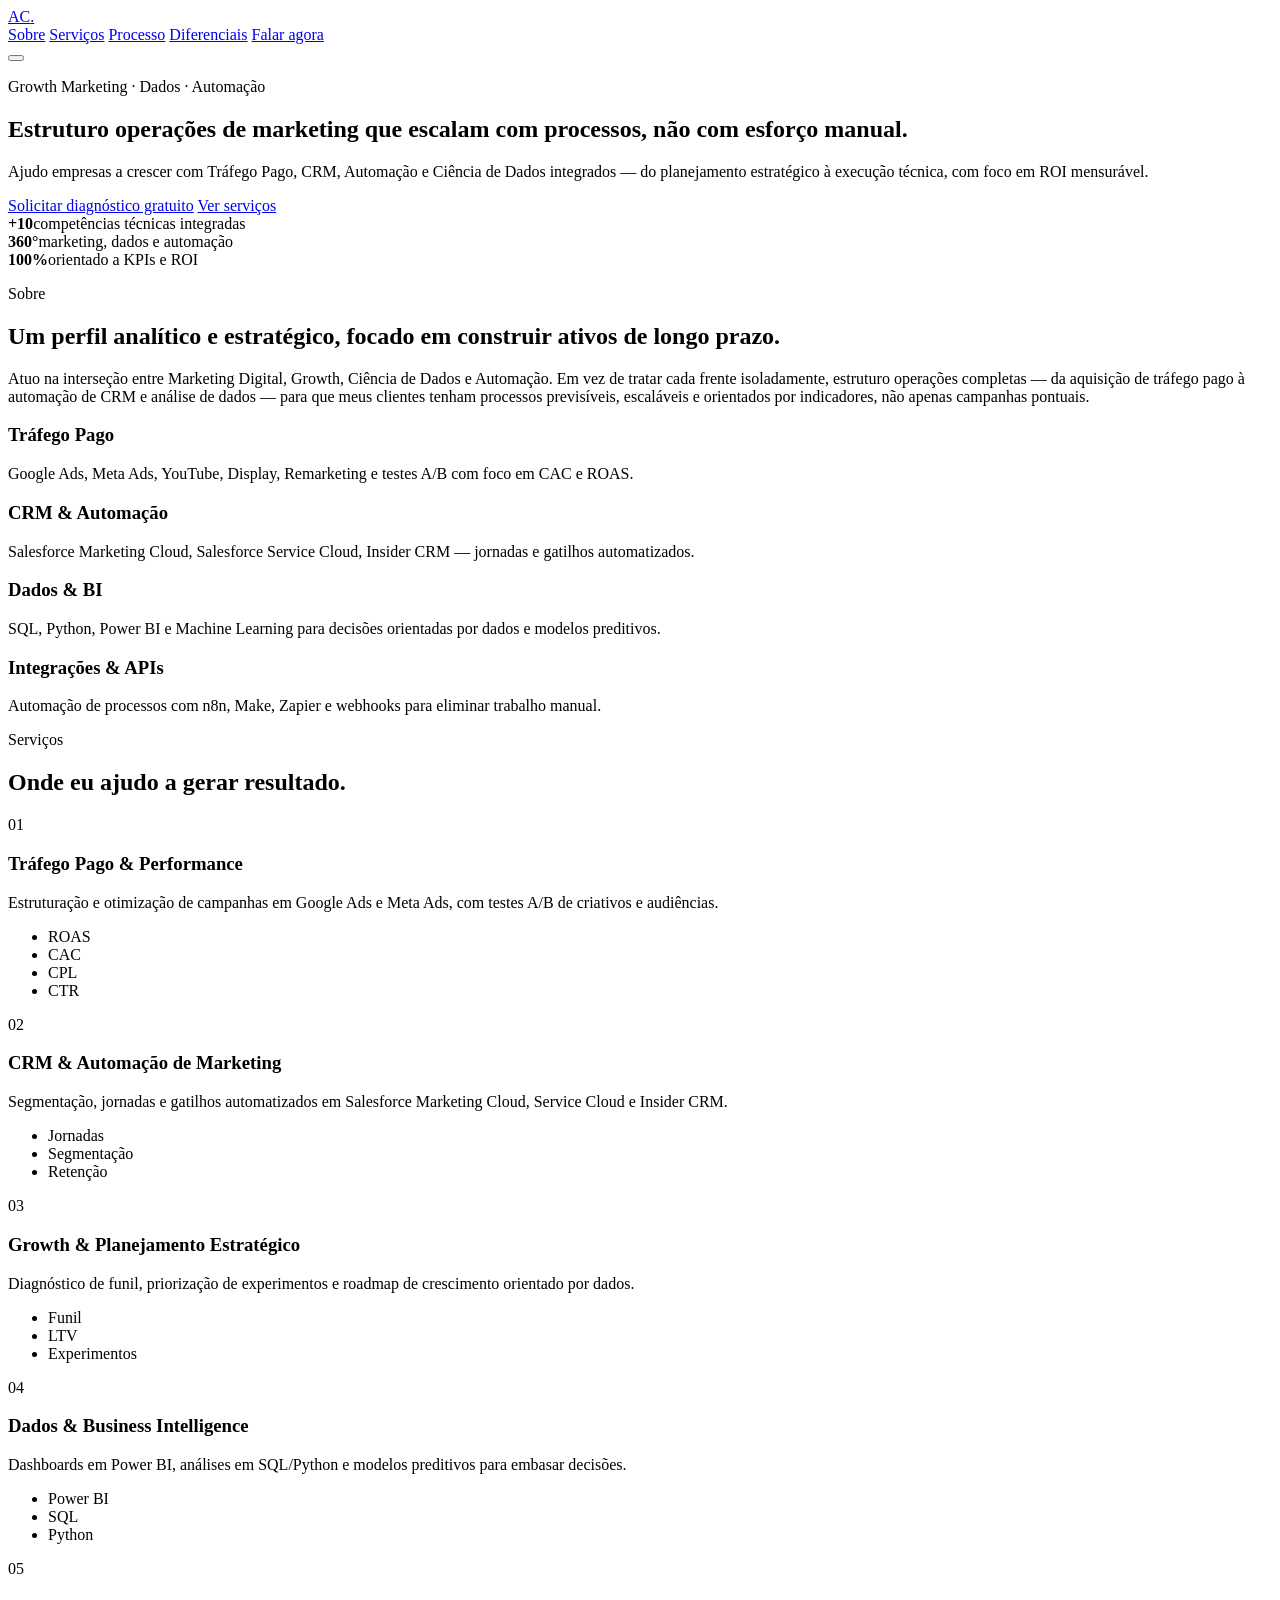
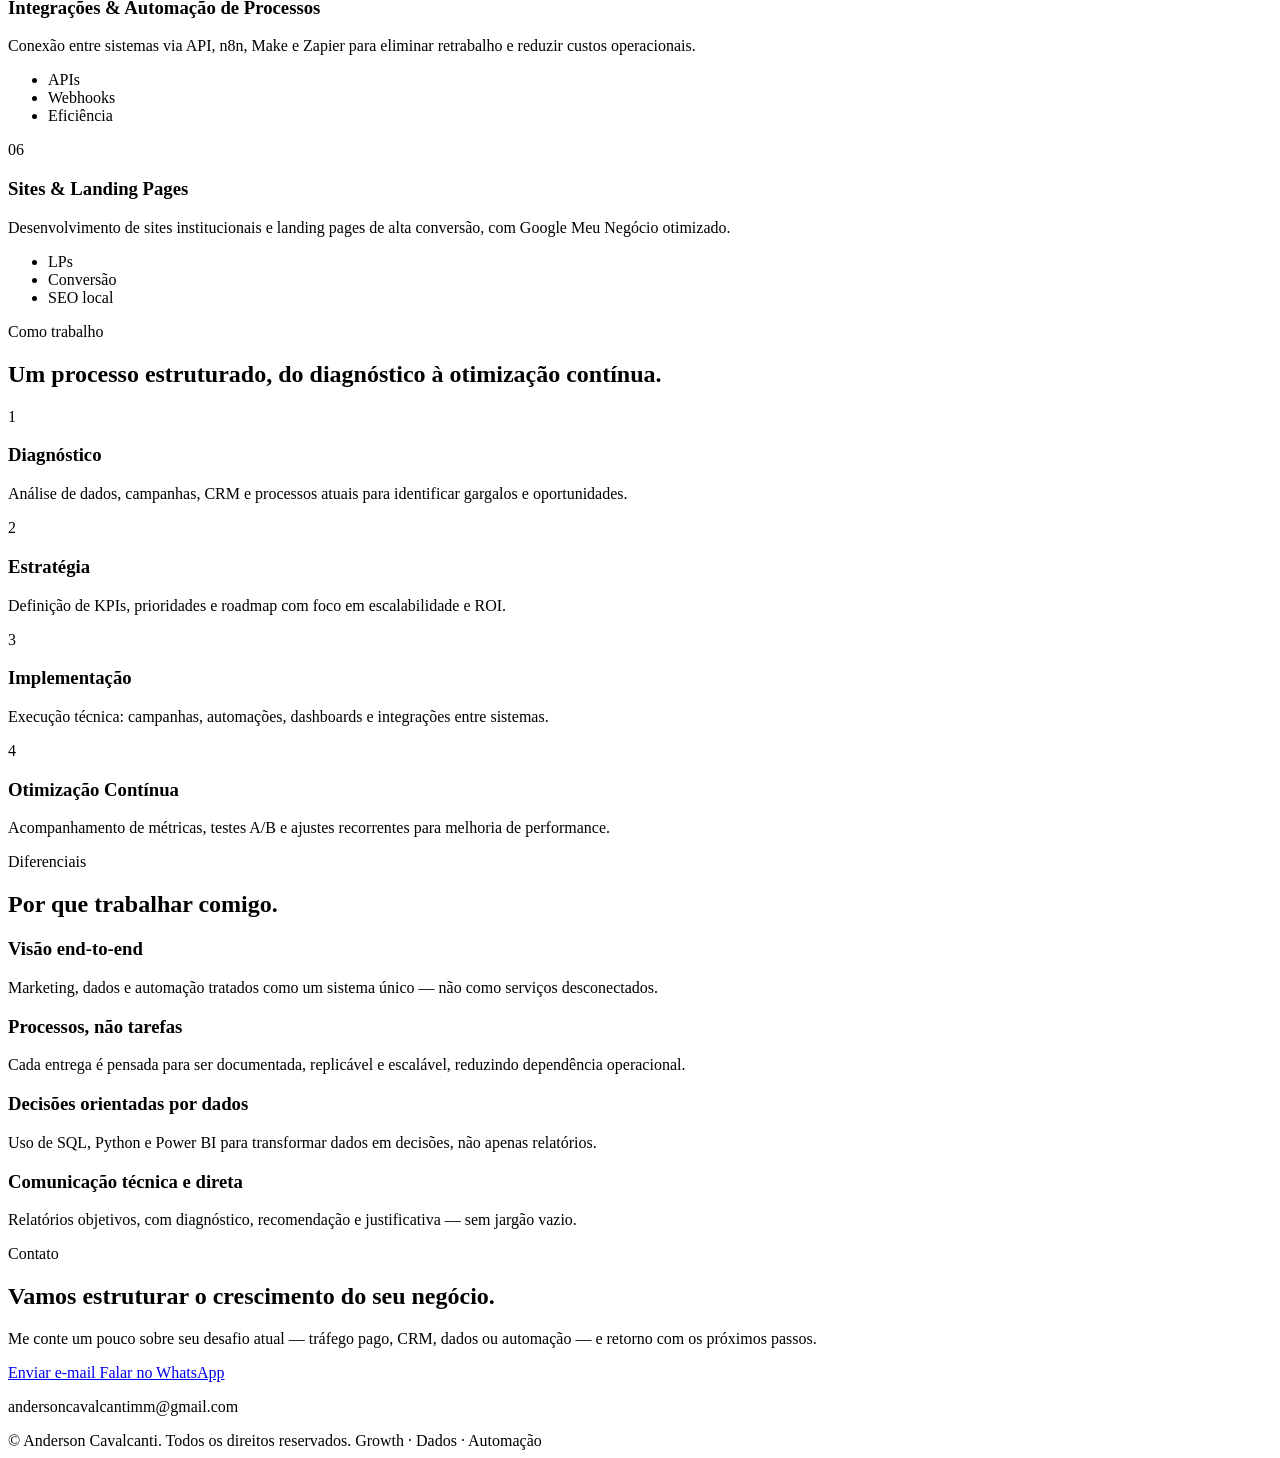
==== index.html @ 1e7e0208 "Add files via upload" ====
<!DOCTYPE html>
<html lang="pt-BR">
<head>
<meta charset="UTF-8">
<meta name="viewport" content="width=device-width, initial-scale=1.0">
<title>Anderson Cavalcanti | Growth, Dados & Automação para Negócios Escaláveis</title>
<meta name="description" content="Consultoria em Tráfego Pago, CRM, Automação e Ciência de Dados para estruturar operações de marketing escaláveis e orientadas por dados.">
<link rel="icon" href="data:image/svg+xml,<svg xmlns=%22http://www.w3.org/2000/svg%22 viewBox=%220 0 100 100%22><rect width=%22100%22 height=%22100%22 rx=%2220%22 fill=%22%230B0F19%22/><text x=%2250%22 y=%2265%22 font-size=%2255%22 text-anchor=%22middle%22 fill=%22%2322D3AE%22 font-family=%22Arial%22>AC</text></svg>">
<link rel="preconnect" href="https://fonts.googleapis.com">
<link rel="preconnect" href="https://fonts.gstatic.com" crossorigin>
<link href="https://fonts.googleapis.com/css2?family=Inter:wght@400;500;600;700;800&family=Space+Grotesk:wght@500;600;700&display=swap" rel="stylesheet">
<link rel="stylesheet" href="css/style.css">
</head>
<body>

<div class="noise-overlay"></div>

<header class="header" id="header">
  <div class="container header__inner">
    <a href="#top" class="logo">AC<span>.</span></a>
    <nav class="nav" id="nav">
      <a href="#sobre">Sobre</a>
      <a href="#servicos">Serviços</a>
      <a href="#processo">Processo</a>
      <a href="#diferenciais">Diferenciais</a>
      <a href="#contato" class="nav__cta">Falar agora</a>
    </nav>
    <button class="nav-toggle" id="navToggle" aria-label="Abrir menu">
      <span></span><span></span><span></span>
    </button>
  </div>
</header>

<main>

  <section class="hero" id="top">
    <div class="container hero__inner">
      <p class="eyebrow reveal">Growth Marketing · Dados · Automação</p>
      <h1 class="reveal">Estruturo operações de marketing que <span class="highlight">escalam com processos</span>, não com esforço manual.</h1>
      <p class="hero__lead reveal">Ajudo empresas a crescer com Tráfego Pago, CRM, Automação e Ciência de Dados integrados — do planejamento estratégico à execução técnica, com foco em ROI mensurável.</p>
      <div class="hero__actions reveal">
        <a href="#contato" class="btn btn--primary">Solicitar diagnóstico gratuito</a>
        <a href="#servicos" class="btn btn--ghost">Ver serviços</a>
      </div>
      <div class="hero__stats reveal">
        <div class="stat"><strong>+10</strong><span>competências técnicas integradas</span></div>
        <div class="stat"><strong>360°</strong><span>marketing, dados e automação</span></div>
        <div class="stat"><strong>100%</strong><span>orientado a KPIs e ROI</span></div>
      </div>
    </div>
  </section>

  <section class="section" id="sobre">
    <div class="container">
      <p class="section-label reveal">Sobre</p>
      <h2 class="reveal">Um perfil analítico e estratégico, focado em construir ativos de longo prazo.</h2>
      <p class="section-text reveal">
        Atuo na interseção entre Marketing Digital, Growth, Ciência de Dados e Automação. Em vez de tratar cada
        frente isoladamente, estruturo operações completas — da aquisição de tráfego pago à automação de CRM e
        análise de dados — para que meus clientes tenham processos previsíveis, escaláveis e orientados por
        indicadores, não apenas campanhas pontuais.
      </p>
      <div class="about-grid reveal">
        <div class="about-card">
          <h3>Tráfego Pago</h3>
          <p>Google Ads, Meta Ads, YouTube, Display, Remarketing e testes A/B com foco em CAC e ROAS.</p>
        </div>
        <div class="about-card">
          <h3>CRM & Automação</h3>
          <p>Salesforce Marketing Cloud, Salesforce Service Cloud, Insider CRM — jornadas e gatilhos automatizados.</p>
        </div>
        <div class="about-card">
          <h3>Dados & BI</h3>
          <p>SQL, Python, Power BI e Machine Learning para decisões orientadas por dados e modelos preditivos.</p>
        </div>
        <div class="about-card">
          <h3>Integrações & APIs</h3>
          <p>Automação de processos com n8n, Make, Zapier e webhooks para eliminar trabalho manual.</p>
        </div>
      </div>
    </div>
  </section>

  <section class="section section--alt" id="servicos">
    <div class="container">
      <p class="section-label reveal">Serviços</p>
      <h2 class="reveal">Onde eu ajudo a gerar resultado.</h2>
      <div class="services-grid">
        <article class="service-card reveal">
          <span class="service-num">01</span>
          <h3>Tráfego Pago & Performance</h3>
          <p>Estruturação e otimização de campanhas em Google Ads e Meta Ads, com testes A/B de criativos e audiências.</p>
          <ul class="service-tags">
            <li>ROAS</li><li>CAC</li><li>CPL</li><li>CTR</li>
          </ul>
        </article>
        <article class="service-card reveal">
          <span class="service-num">02</span>
          <h3>CRM & Automação de Marketing</h3>
          <p>Segmentação, jornadas e gatilhos automatizados em Salesforce Marketing Cloud, Service Cloud e Insider CRM.</p>
          <ul class="service-tags">
            <li>Jornadas</li><li>Segmentação</li><li>Retenção</li>
          </ul>
        </article>
        <article class="service-card reveal">
          <span class="service-num">03</span>
          <h3>Growth & Planejamento Estratégico</h3>
          <p>Diagnóstico de funil, priorização de experimentos e roadmap de crescimento orientado por dados.</p>
          <ul class="service-tags">
            <li>Funil</li><li>LTV</li><li>Experimentos</li>
          </ul>
        </article>
        <article class="service-card reveal">
          <span class="service-num">04</span>
          <h3>Dados & Business Intelligence</h3>
          <p>Dashboards em Power BI, análises em SQL/Python e modelos preditivos para embasar decisões.</p>
          <ul class="service-tags">
            <li>Power BI</li><li>SQL</li><li>Python</li>
          </ul>
        </article>
        <article class="service-card reveal">
          <span class="service-num">05</span>
          <h3>Integrações & Automação de Processos</h3>
          <p>Conexão entre sistemas via API, n8n, Make e Zapier para eliminar retrabalho e reduzir custos operacionais.</p>
          <ul class="service-tags">
            <li>APIs</li><li>Webhooks</li><li>Eficiência</li>
          </ul>
        </article>
        <article class="service-card reveal">
          <span class="service-num">06</span>
          <h3>Sites & Landing Pages</h3>
          <p>Desenvolvimento de sites institucionais e landing pages de alta conversão, com Google Meu Negócio otimizado.</p>
          <ul class="service-tags">
            <li>LPs</li><li>Conversão</li><li>SEO local</li>
          </ul>
        </article>
      </div>
    </div>
  </section>

  <section class="section" id="processo">
    <div class="container">
      <p class="section-label reveal">Como trabalho</p>
      <h2 class="reveal">Um processo estruturado, do diagnóstico à otimização contínua.</h2>
      <div class="timeline">
        <div class="timeline-step reveal">
          <span class="timeline-num">1</span>
          <h3>Diagnóstico</h3>
          <p>Análise de dados, campanhas, CRM e processos atuais para identificar gargalos e oportunidades.</p>
        </div>
        <div class="timeline-step reveal">
          <span class="timeline-num">2</span>
          <h3>Estratégia</h3>
          <p>Definição de KPIs, prioridades e roadmap com foco em escalabilidade e ROI.</p>
        </div>
        <div class="timeline-step reveal">
          <span class="timeline-num">3</span>
          <h3>Implementação</h3>
          <p>Execução técnica: campanhas, automações, dashboards e integrações entre sistemas.</p>
        </div>
        <div class="timeline-step reveal">
          <span class="timeline-num">4</span>
          <h3>Otimização Contínua</h3>
          <p>Acompanhamento de métricas, testes A/B e ajustes recorrentes para melhoria de performance.</p>
        </div>
      </div>
    </div>
  </section>

  <section class="section section--alt" id="diferenciais">
    <div class="container">
      <p class="section-label reveal">Diferenciais</p>
      <h2 class="reveal">Por que trabalhar comigo.</h2>
      <div class="diff-grid">
        <div class="diff-card reveal">
          <h3>Visão end-to-end</h3>
          <p>Marketing, dados e automação tratados como um sistema único — não como serviços desconectados.</p>
        </div>
        <div class="diff-card reveal">
          <h3>Processos, não tarefas</h3>
          <p>Cada entrega é pensada para ser documentada, replicável e escalável, reduzindo dependência operacional.</p>
        </div>
        <div class="diff-card reveal">
          <h3>Decisões orientadas por dados</h3>
          <p>Uso de SQL, Python e Power BI para transformar dados em decisões, não apenas relatórios.</p>
        </div>
        <div class="diff-card reveal">
          <h3>Comunicação técnica e direta</h3>
          <p>Relatórios objetivos, com diagnóstico, recomendação e justificativa — sem jargão vazio.</p>
        </div>
      </div>
    </div>
  </section>

  <section class="section contact" id="contato">
    <div class="container contact__inner">
      <p class="section-label reveal">Contato</p>
      <h2 class="reveal">Vamos estruturar o crescimento do seu negócio.</h2>
      <p class="section-text reveal">Me conte um pouco sobre seu desafio atual — tráfego pago, CRM, dados ou automação — e retorno com os próximos passos.</p>
      <div class="contact-actions reveal">
        <a href="mailto:andersoncavalcantimm@gmail.com?subject=Contato%20via%20site" class="btn btn--primary">
          Enviar e-mail
        </a>
        <a href="https://wa.me/55SEUNUMEROAQUI" class="btn btn--ghost" id="whatsappLink">
          Falar no WhatsApp
        </a>
      </div>
      <p class="contact-email reveal">andersoncavalcantimm@gmail.com</p>
    </div>
  </section>

</main>

<footer class="footer">
  <div class="container footer__inner">
    <span>© <span id="year"></span> Anderson Cavalcanti. Todos os direitos reservados.</span>
    <span class="footer__built">Growth · Dados · Automação</span>
  </div>
</footer>

<script src="js/script.js"></script>
</body>
</html>
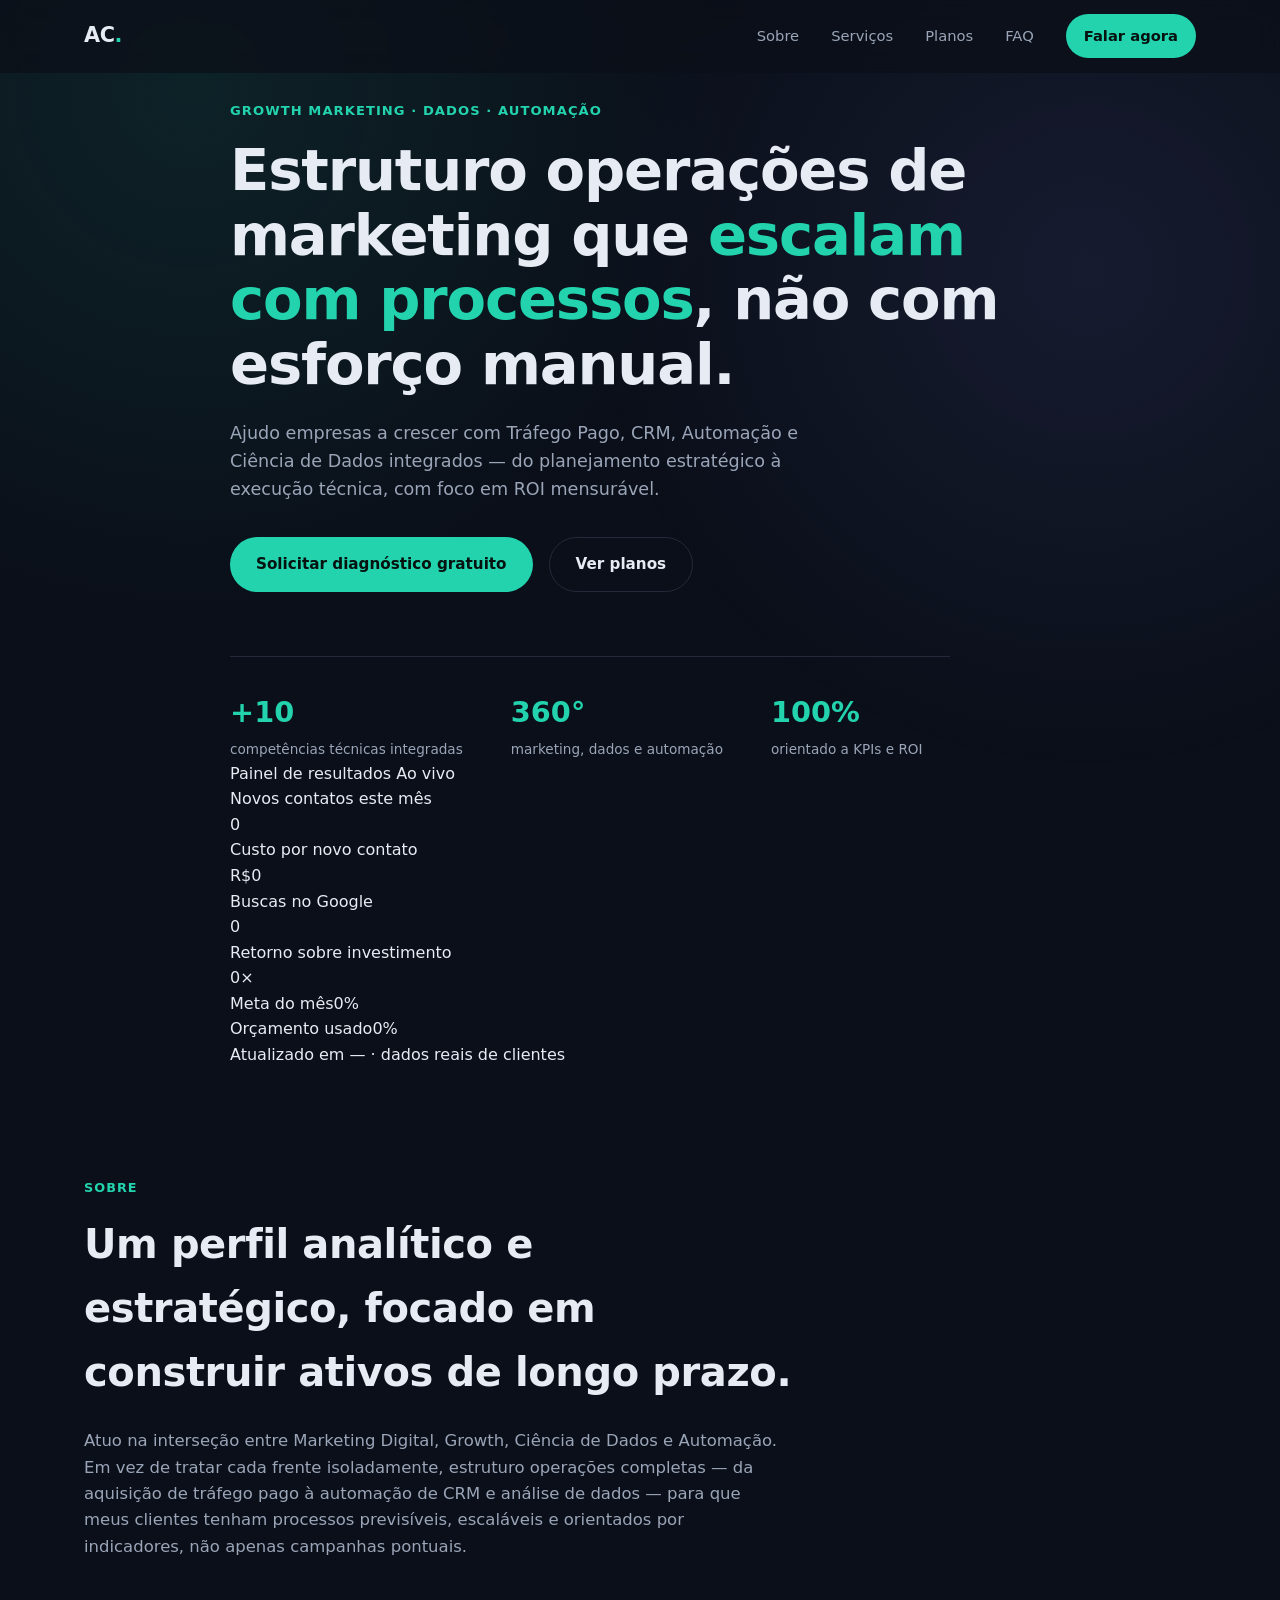
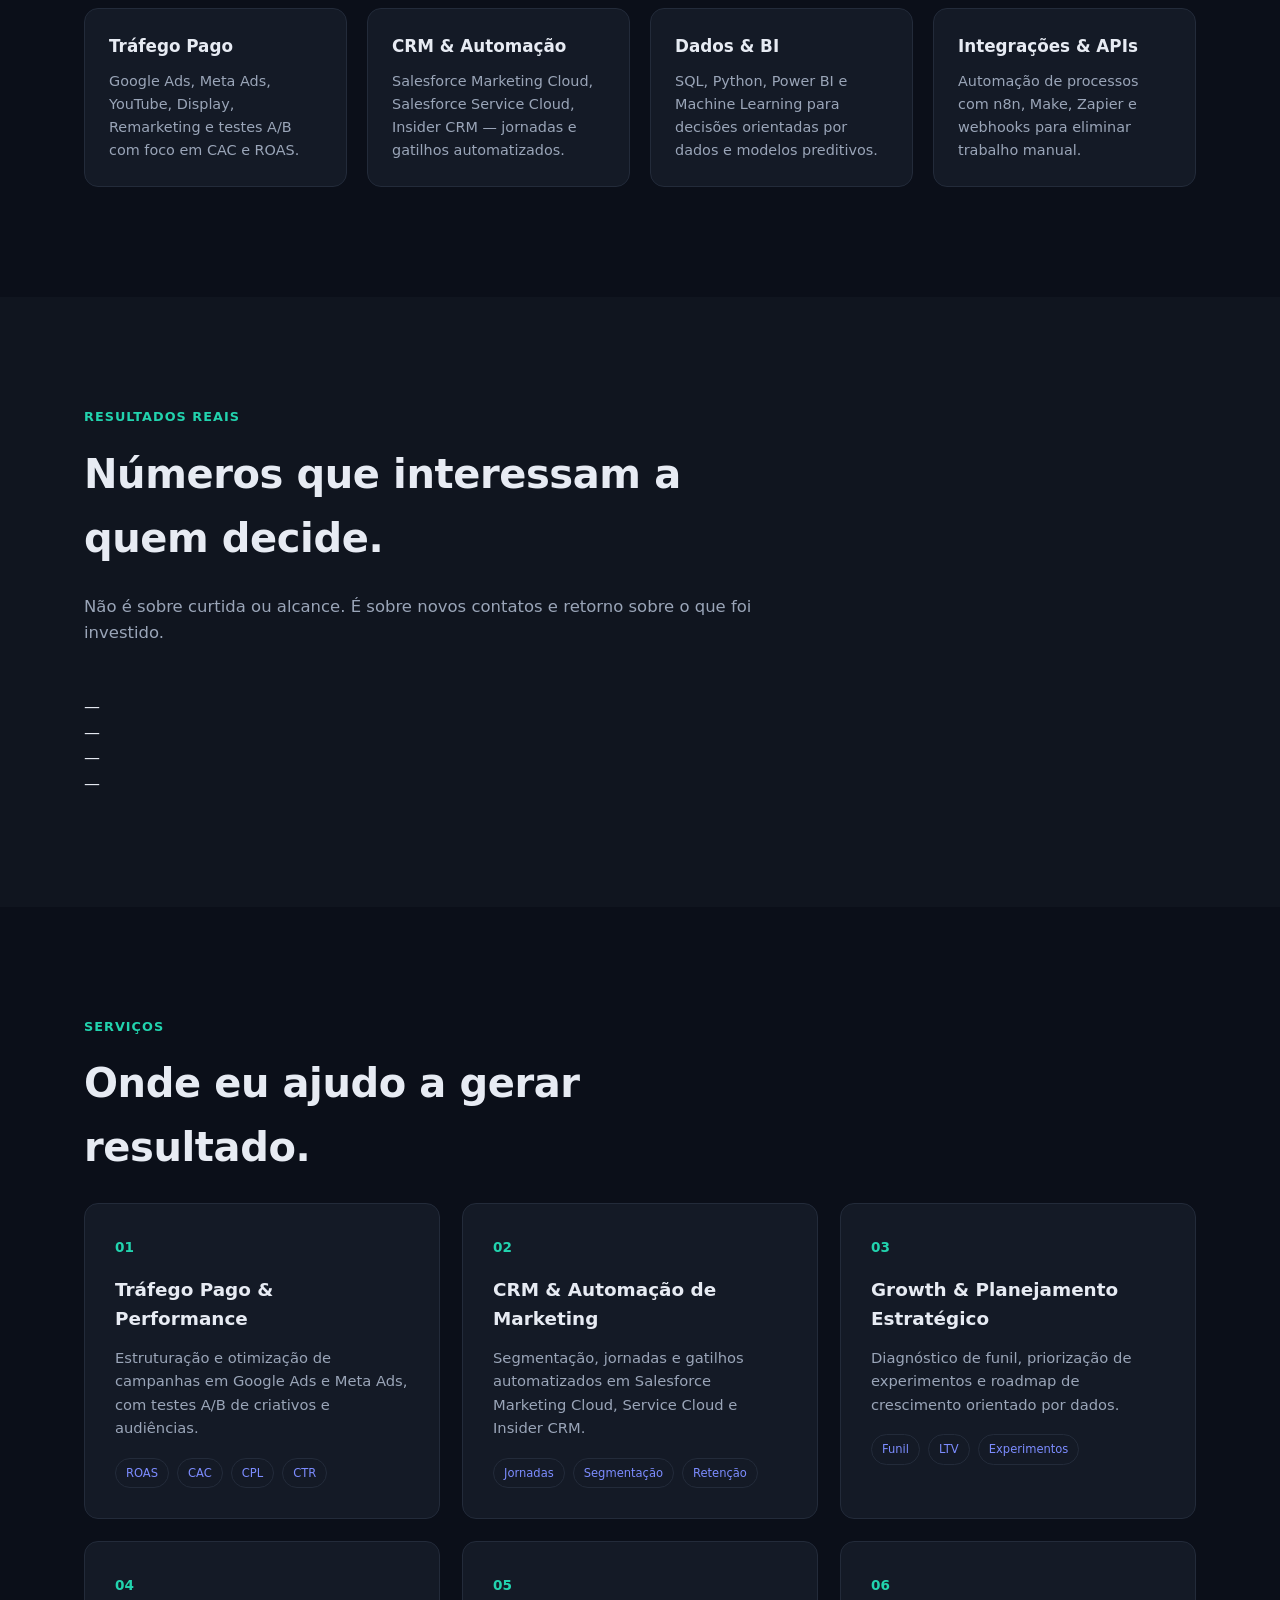
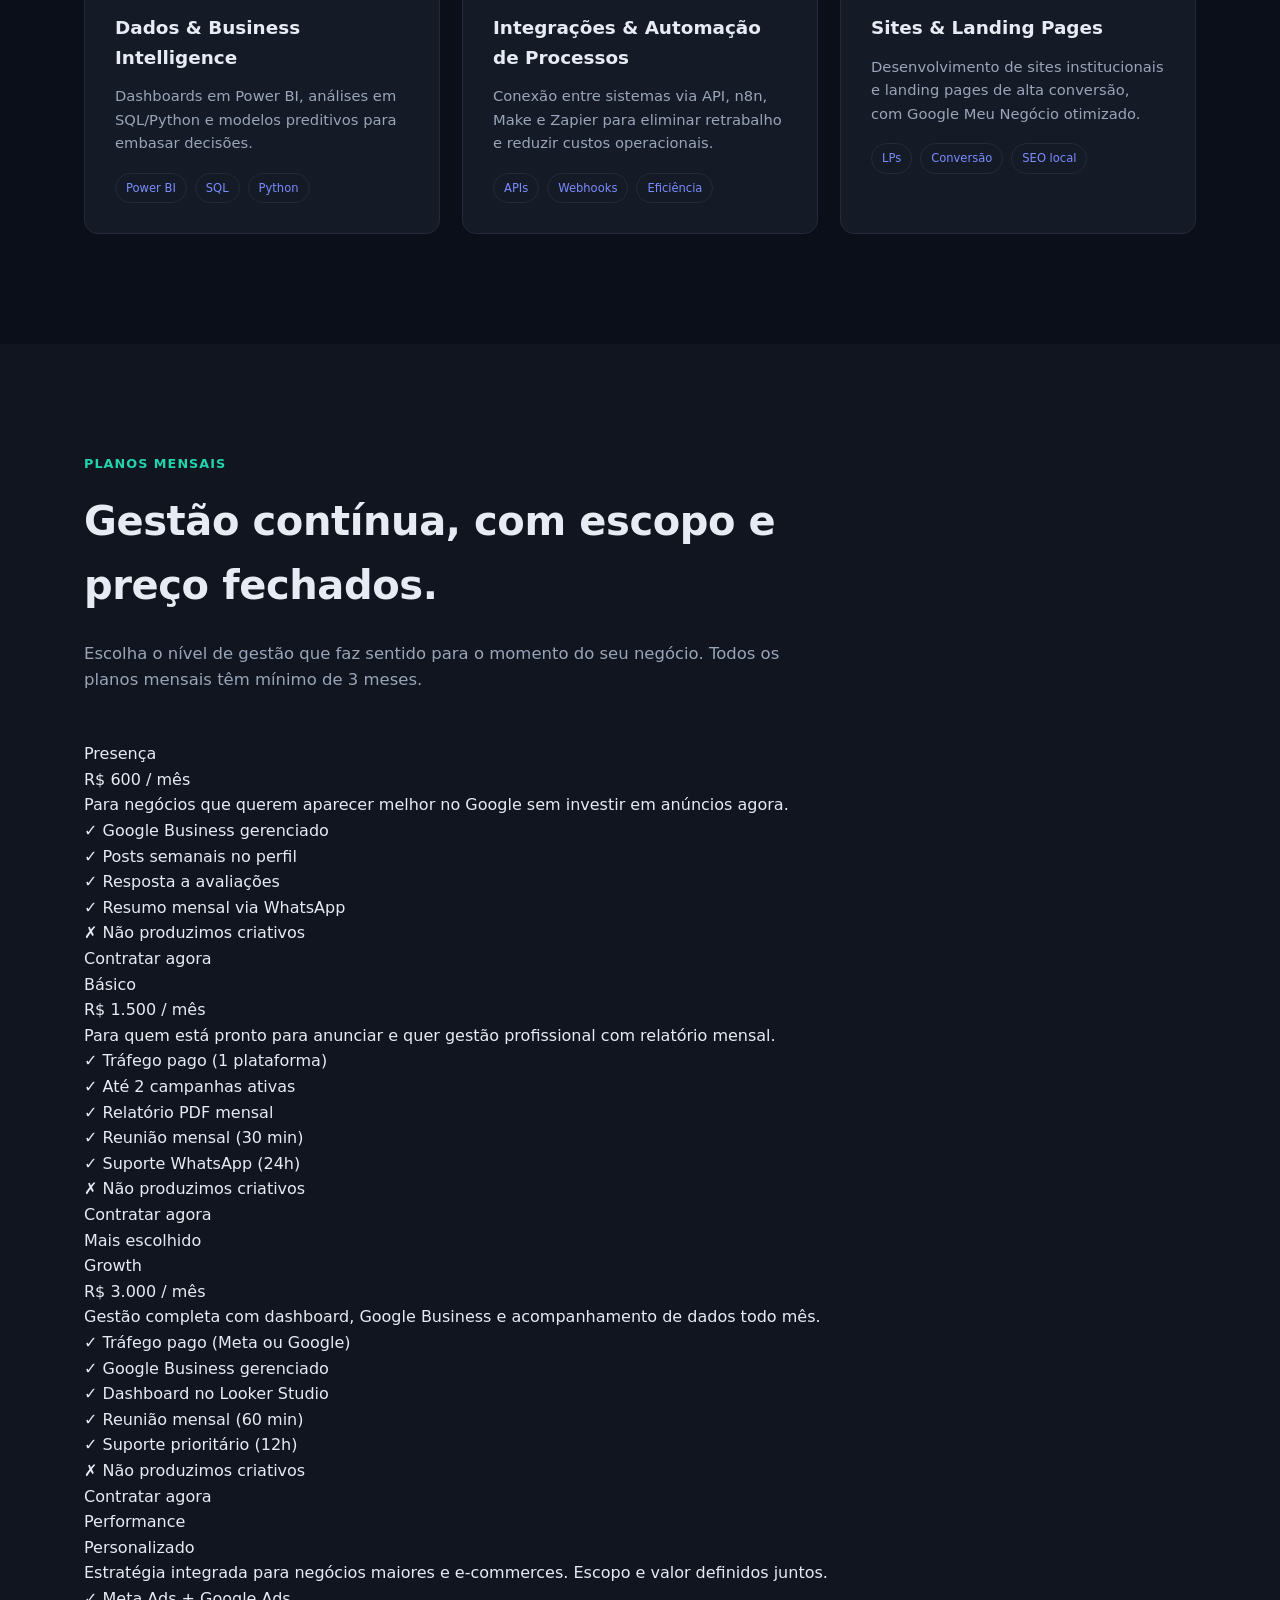
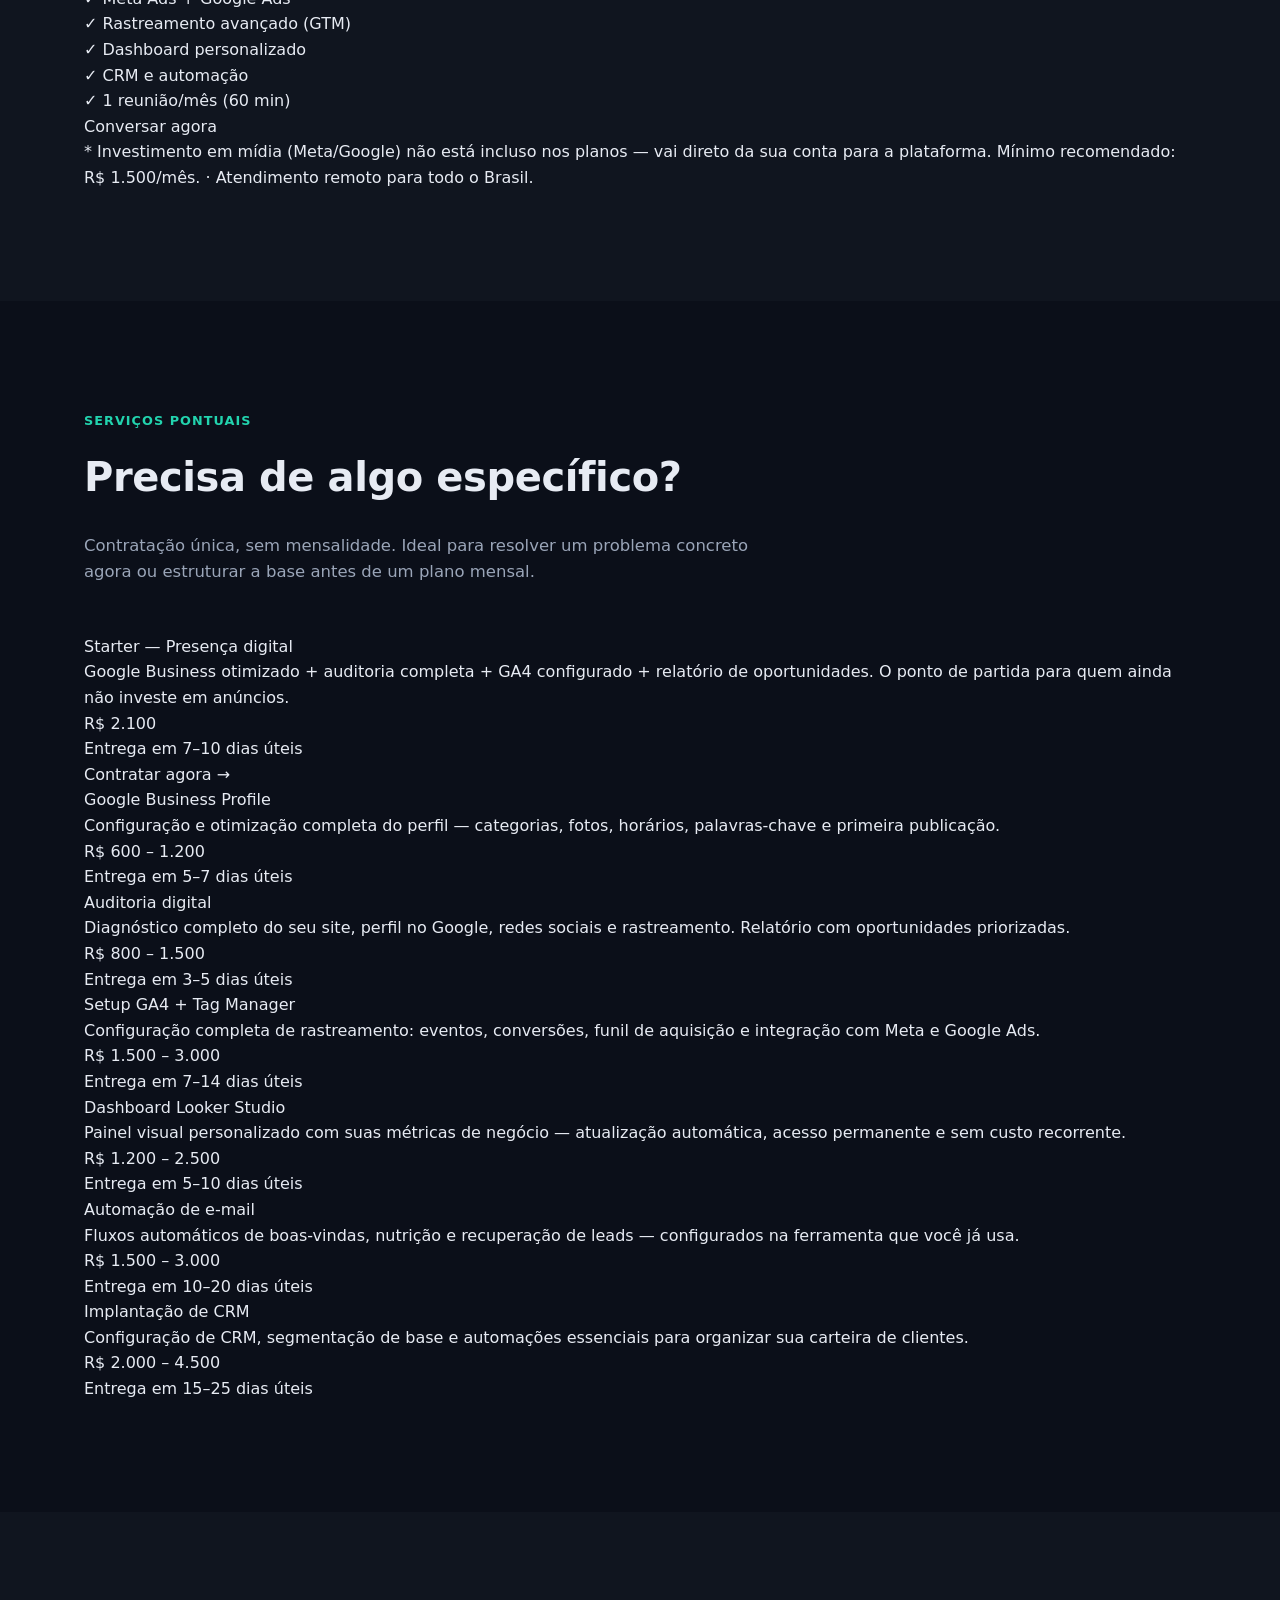
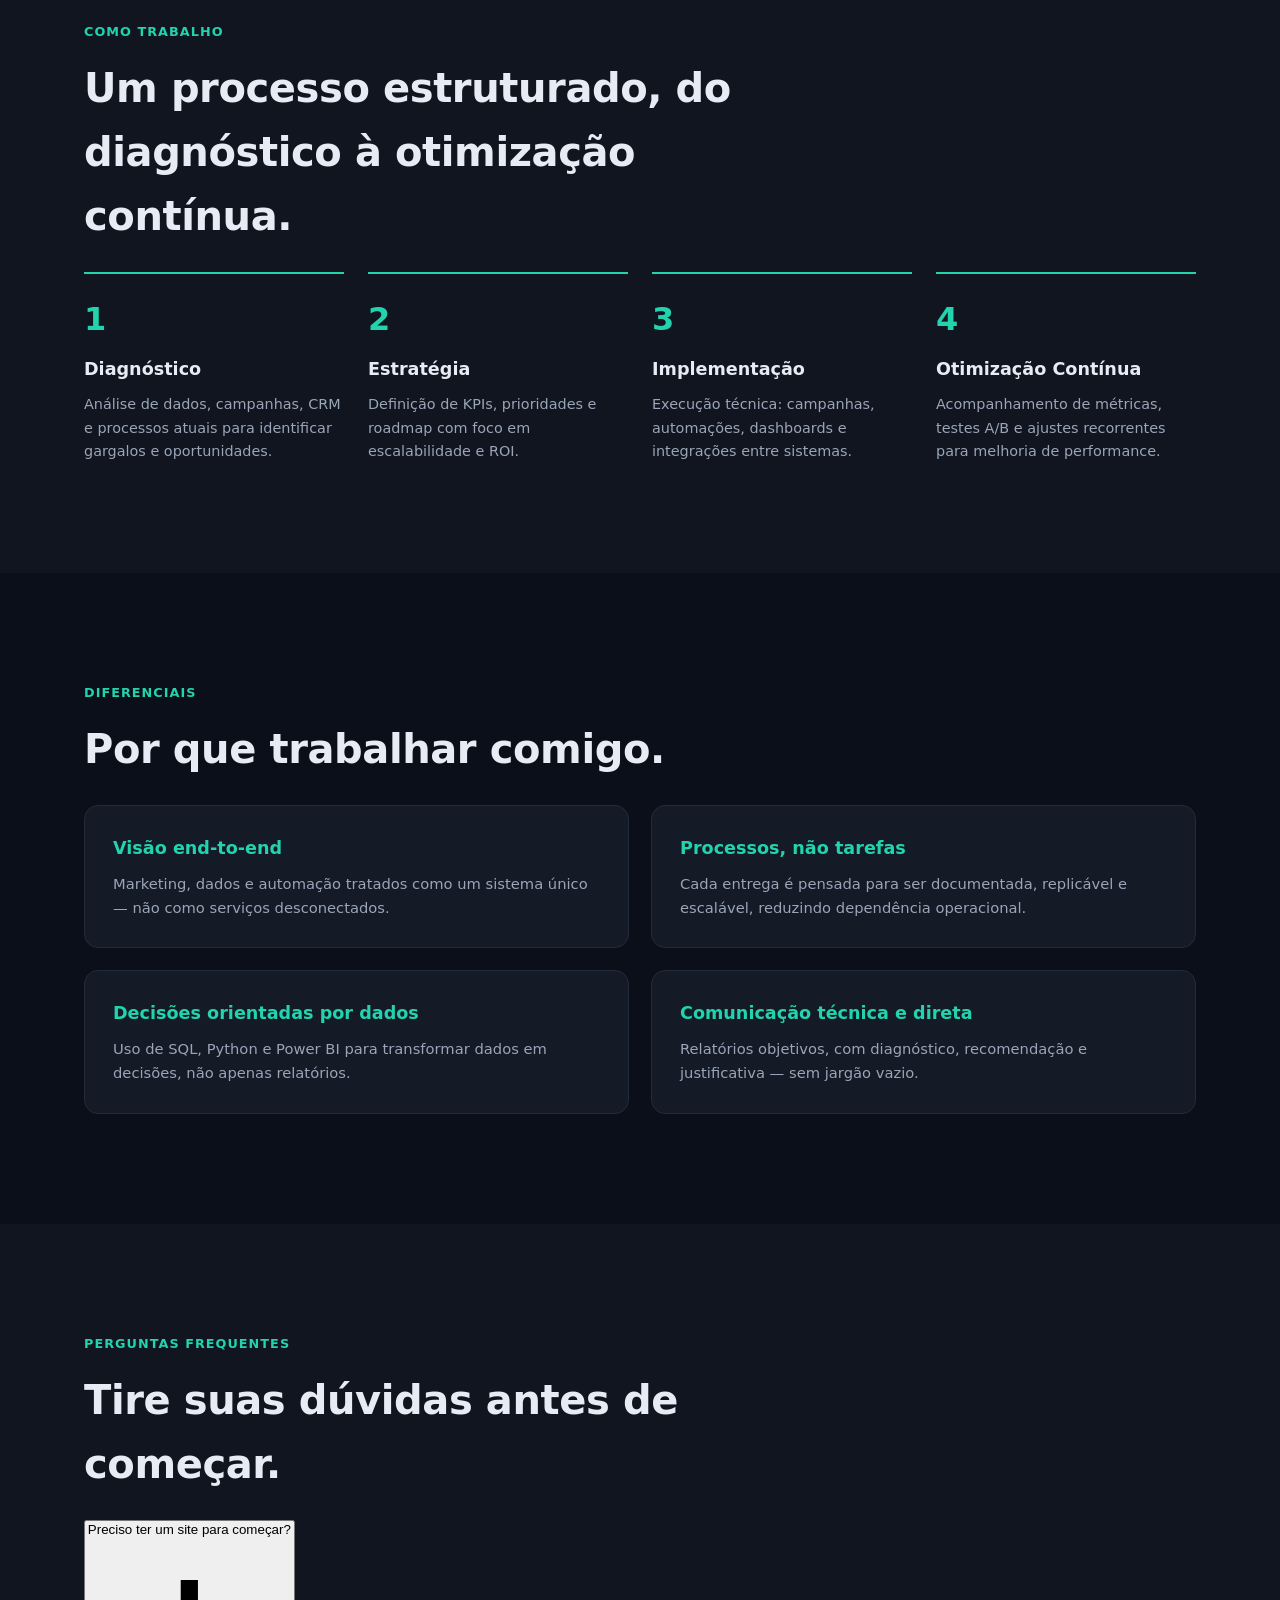
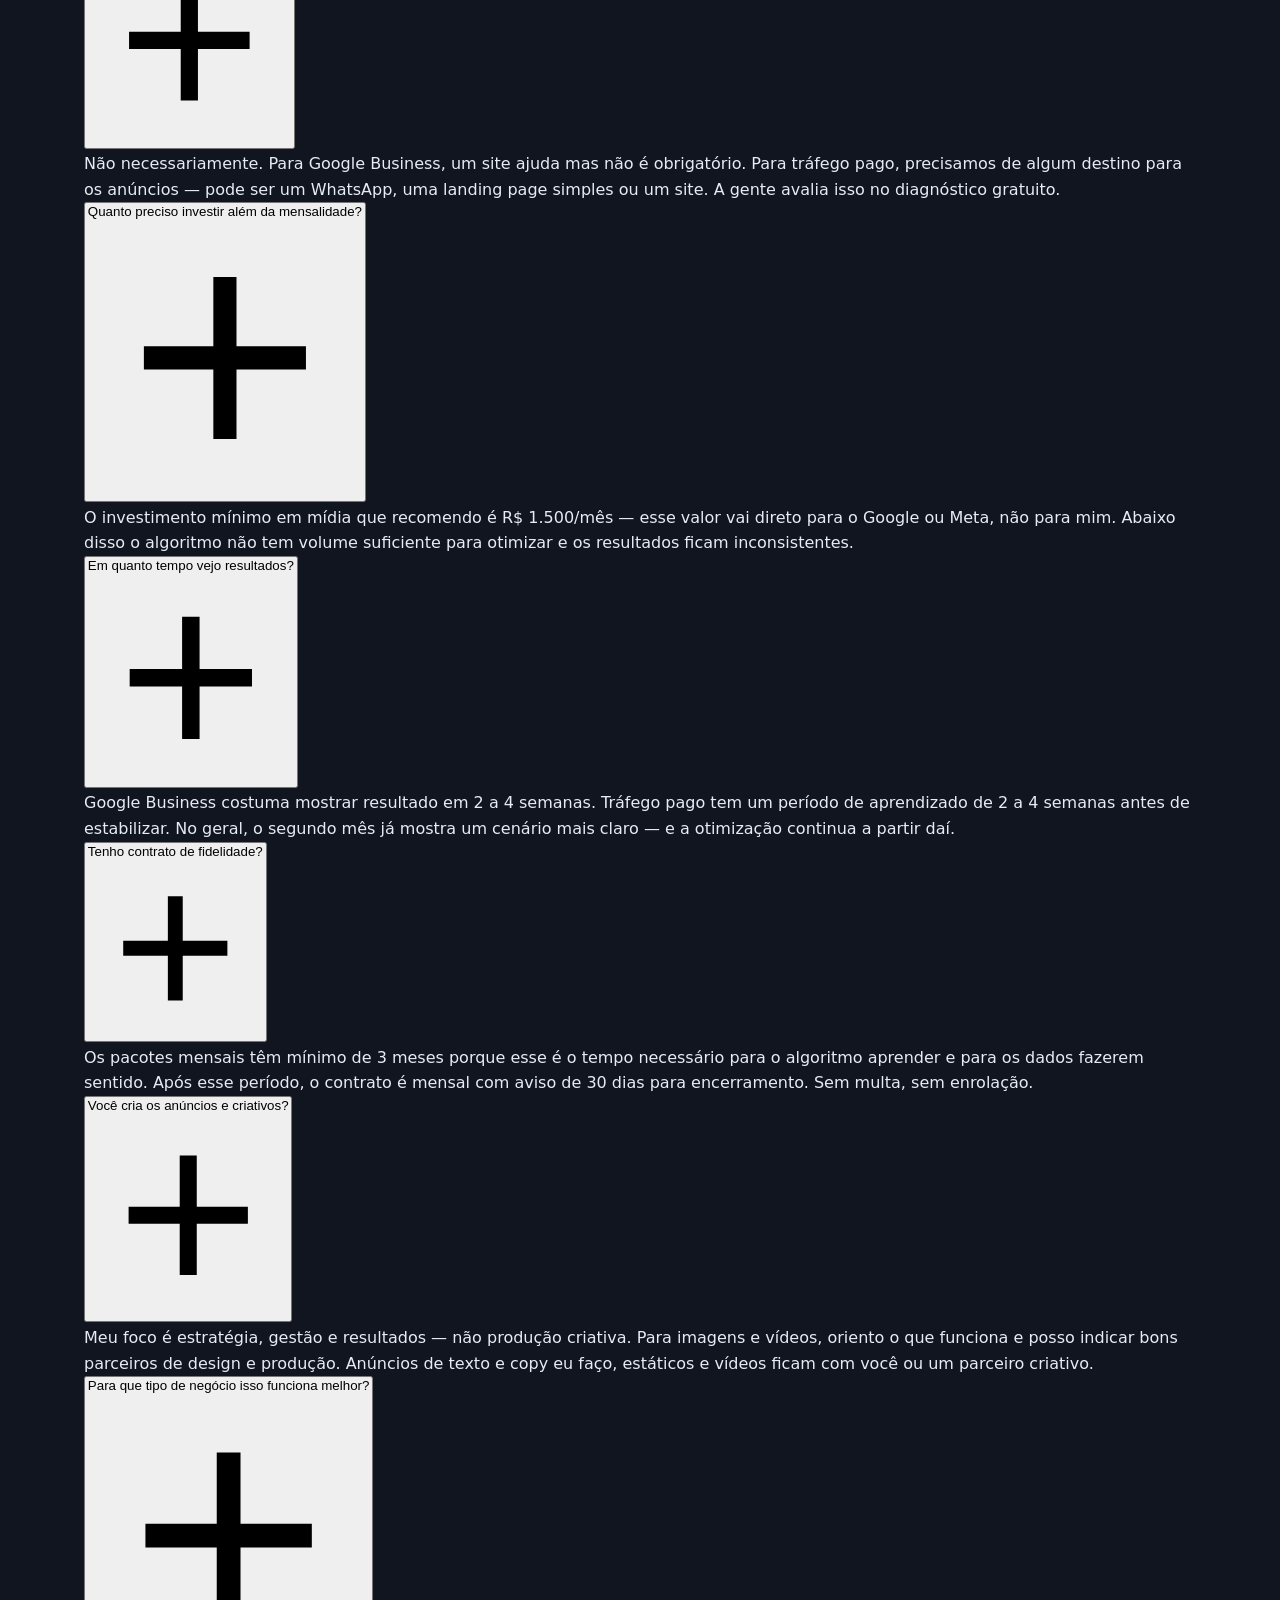
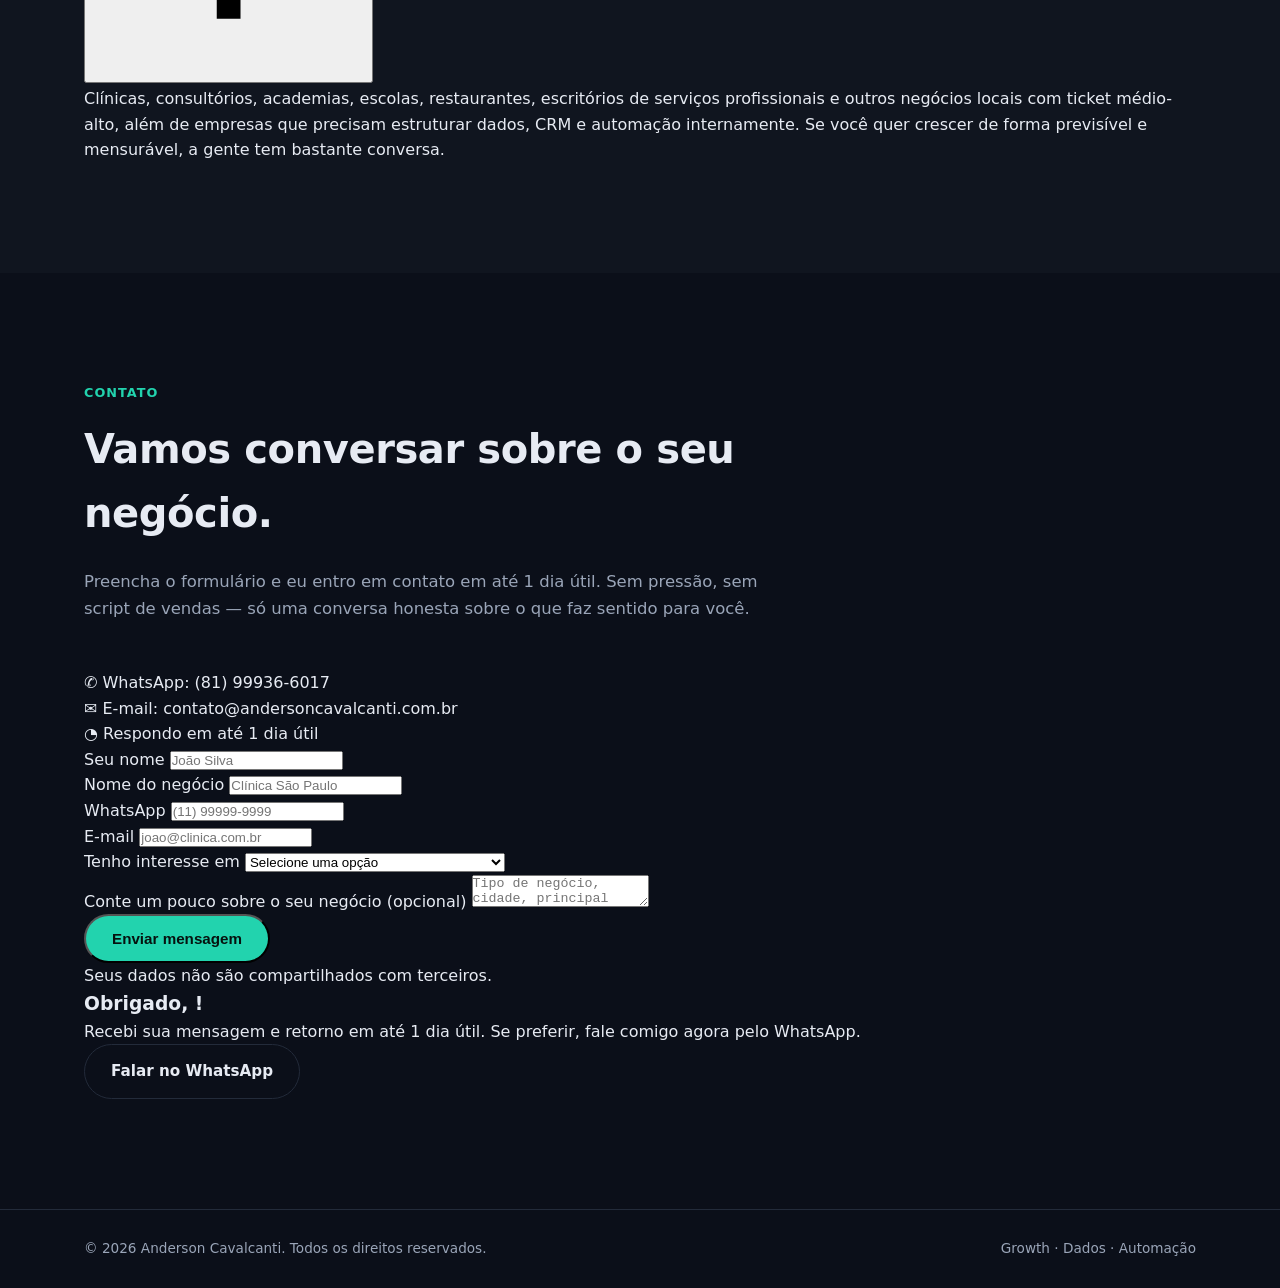
==== commit 2ec0c25a: "Add files via upload" ====
--- a/index.html
+++ b/index.html
@@ -21,8 +21,8 @@
     <nav class="nav" id="nav">
       <a href="#sobre">Sobre</a>
       <a href="#servicos">Serviços</a>
-      <a href="#processo">Processo</a>
-      <a href="#diferenciais">Diferenciais</a>
+      <a href="#planos">Planos</a>
+      <a href="#faq">FAQ</a>
       <a href="#contato" class="nav__cta">Falar agora</a>
     </nav>
     <button class="nav-toggle" id="navToggle" aria-label="Abrir menu">
@@ -34,18 +34,56 @@
 <main>
 
   <section class="hero" id="top">
-    <div class="container hero__inner">
-      <p class="eyebrow reveal">Growth Marketing · Dados · Automação</p>
-      <h1 class="reveal">Estruturo operações de marketing que <span class="highlight">escalam com processos</span>, não com esforço manual.</h1>
-      <p class="hero__lead reveal">Ajudo empresas a crescer com Tráfego Pago, CRM, Automação e Ciência de Dados integrados — do planejamento estratégico à execução técnica, com foco em ROI mensurável.</p>
-      <div class="hero__actions reveal">
-        <a href="#contato" class="btn btn--primary">Solicitar diagnóstico gratuito</a>
-        <a href="#servicos" class="btn btn--ghost">Ver serviços</a>
-      </div>
-      <div class="hero__stats reveal">
-        <div class="stat"><strong>+10</strong><span>competências técnicas integradas</span></div>
-        <div class="stat"><strong>360°</strong><span>marketing, dados e automação</span></div>
-        <div class="stat"><strong>100%</strong><span>orientado a KPIs e ROI</span></div>
+    <div class="container hero__grid">
+      <div>
+        <p class="eyebrow reveal">Growth Marketing · Dados · Automação</p>
+        <h1 class="reveal">Estruturo operações de marketing que <span class="highlight">escalam com processos</span>, não com esforço manual.</h1>
+        <p class="hero__lead reveal">Ajudo empresas a crescer com Tráfego Pago, CRM, Automação e Ciência de Dados integrados — do planejamento estratégico à execução técnica, com foco em ROI mensurável.</p>
+        <div class="hero__actions reveal">
+          <a href="#contato" class="btn btn--primary">Solicitar diagnóstico gratuito</a>
+          <a href="#planos" class="btn btn--ghost">Ver planos</a>
+        </div>
+        <div class="hero__stats reveal">
+          <div class="stat"><strong>+10</strong><span>competências técnicas integradas</span></div>
+          <div class="stat"><strong>360°</strong><span>marketing, dados e automação</span></div>
+          <div class="stat"><strong>100%</strong><span>orientado a KPIs e ROI</span></div>
+        </div>
+      </div>
+
+      <div class="placar reveal">
+        <div class="placar__header">
+          <span class="placar__title">Painel de resultados</span>
+          <span class="placar__live"><span class="placar__dot"></span>Ao vivo</span>
+        </div>
+        <div class="placar__grid">
+          <div class="placar__card">
+            <div class="placar__label">Novos contatos este mês</div>
+            <div class="placar__value" id="m-leads">0</div>
+            <div class="placar__delta" id="m-leads-delta"></div>
+          </div>
+          <div class="placar__card">
+            <div class="placar__label">Custo por novo contato</div>
+            <div class="placar__value">R$<span id="m-cpl">0</span></div>
+            <div class="placar__delta" id="m-cpl-delta"></div>
+          </div>
+          <div class="placar__card">
+            <div class="placar__label">Buscas no Google</div>
+            <div class="placar__value" id="m-buscas">0</div>
+            <div class="placar__delta" id="m-buscas-delta"></div>
+          </div>
+          <div class="placar__card">
+            <div class="placar__label">Retorno sobre investimento</div>
+            <div class="placar__value"><span id="m-roas">0</span>×</div>
+            <div class="placar__delta" id="m-roas-delta"></div>
+          </div>
+        </div>
+        <div class="placar__bars">
+          <div class="placar__bar-label"><span>Meta do mês</span><span id="m-meta-pct">0%</span></div>
+          <div class="placar__bar-track"><div class="placar__bar-fill" id="m-meta-bar"></div></div>
+          <div class="placar__bar-label"><span>Orçamento usado</span><span id="m-orc-pct">0%</span></div>
+          <div class="placar__bar-track"><div class="placar__bar-fill placar__bar-fill--alt" id="m-orc-bar"></div></div>
+        </div>
+        <p class="placar__updated">Atualizado em <span id="m-updated">—</span> · dados reais de clientes</p>
       </div>
     </div>
   </section>
@@ -81,7 +119,33 @@
     </div>
   </section>
 
-  <section class="section section--alt" id="servicos">
+  <section class="section section--alt" id="resultados">
+    <div class="container">
+      <p class="section-label reveal">Resultados reais</p>
+      <h2 class="reveal">Números que interessam a quem decide.</h2>
+      <p class="section-text reveal">Não é sobre curtida ou alcance. É sobre novos contatos e retorno sobre o que foi investido.</p>
+      <div class="numeros-grid reveal">
+        <div class="numero-card">
+          <div class="numero-valor" id="r1-valor">—</div>
+          <div class="numero-label" id="r1-label"></div>
+        </div>
+        <div class="numero-card">
+          <div class="numero-valor" id="r2-valor">—</div>
+          <div class="numero-label" id="r2-label"></div>
+        </div>
+        <div class="numero-card">
+          <div class="numero-valor" id="r3-valor">—</div>
+          <div class="numero-label" id="r3-label"></div>
+        </div>
+        <div class="numero-card">
+          <div class="numero-valor" id="r4-valor">—</div>
+          <div class="numero-label" id="r4-label"></div>
+        </div>
+      </div>
+    </div>
+  </section>
+
+  <section class="section" id="servicos">
     <div class="container">
       <p class="section-label reveal">Serviços</p>
       <h2 class="reveal">Onde eu ajudo a gerar resultado.</h2>
@@ -138,7 +202,130 @@
     </div>
   </section>
 
-  <section class="section" id="processo">
+  <section class="section section--alt pacotes" id="planos">
+    <div class="container">
+      <p class="section-label reveal">Planos mensais</p>
+      <h2 class="reveal">Gestão contínua, com escopo e preço fechados.</h2>
+      <p class="section-text reveal">Escolha o nível de gestão que faz sentido para o momento do seu negócio. Todos os planos mensais têm mínimo de 3 meses.</p>
+
+      <div class="pacotes-grid reveal">
+        <div class="pacote-card">
+          <div class="pacote-nome">Presença</div>
+          <div class="pacote-preco">R$ 600 <span>/ mês</span></div>
+          <p class="pacote-desc">Para negócios que querem aparecer melhor no Google sem investir em anúncios agora.</p>
+          <ul class="pacote-items">
+            <li><span class="check">✓</span> Google Business gerenciado</li>
+            <li><span class="check">✓</span> Posts semanais no perfil</li>
+            <li><span class="check">✓</span> Resposta a avaliações</li>
+            <li><span class="check">✓</span> Resumo mensal via WhatsApp</li>
+            <li class="item-off"><span>✗</span> Não produzimos criativos</li>
+          </ul>
+          <a href="https://wa.me/5581999366017?text=Oi%20Anderson%2C%20quero%20contratar%20o%20plano%20Presen%C3%A7a" target="_blank" rel="noopener" class="pacote-cta pacote-cta--outline">Contratar agora</a>
+        </div>
+
+        <div class="pacote-card">
+          <div class="pacote-nome">Básico</div>
+          <div class="pacote-preco">R$ 1.500 <span>/ mês</span></div>
+          <p class="pacote-desc">Para quem está pronto para anunciar e quer gestão profissional com relatório mensal.</p>
+          <ul class="pacote-items">
+            <li><span class="check">✓</span> Tráfego pago (1 plataforma)</li>
+            <li><span class="check">✓</span> Até 2 campanhas ativas</li>
+            <li><span class="check">✓</span> Relatório PDF mensal</li>
+            <li><span class="check">✓</span> Reunião mensal (30 min)</li>
+            <li><span class="check">✓</span> Suporte WhatsApp (24h)</li>
+            <li class="item-off"><span>✗</span> Não produzimos criativos</li>
+          </ul>
+          <a href="https://wa.me/5581999366017?text=Oi%20Anderson%2C%20quero%20contratar%20o%20plano%20B%C3%A1sico" target="_blank" rel="noopener" class="pacote-cta pacote-cta--outline">Contratar agora</a>
+        </div>
+
+        <div class="pacote-card pacote-card--popular">
+          <div class="pacote-badge">Mais escolhido</div>
+          <div class="pacote-nome">Growth</div>
+          <div class="pacote-preco">R$ 3.000 <span>/ mês</span></div>
+          <p class="pacote-desc">Gestão completa com dashboard, Google Business e acompanhamento de dados todo mês.</p>
+          <ul class="pacote-items">
+            <li><span class="check">✓</span> Tráfego pago (Meta ou Google)</li>
+            <li><span class="check">✓</span> Google Business gerenciado</li>
+            <li><span class="check">✓</span> Dashboard no Looker Studio</li>
+            <li><span class="check">✓</span> Reunião mensal (60 min)</li>
+            <li><span class="check">✓</span> Suporte prioritário (12h)</li>
+            <li class="item-off"><span>✗</span> Não produzimos criativos</li>
+          </ul>
+          <a href="https://wa.me/5581999366017?text=Oi%20Anderson%2C%20quero%20contratar%20o%20plano%20Growth" target="_blank" rel="noopener" class="pacote-cta pacote-cta--solid">Contratar agora</a>
+        </div>
+
+        <div class="pacote-card">
+          <div class="pacote-nome">Performance</div>
+          <div class="pacote-preco pacote-preco--custom">Personalizado</div>
+          <p class="pacote-desc">Estratégia integrada para negócios maiores e e-commerces. Escopo e valor definidos juntos.</p>
+          <ul class="pacote-items">
+            <li><span class="check">✓</span> Meta Ads + Google Ads</li>
+            <li><span class="check">✓</span> Rastreamento avançado (GTM)</li>
+            <li><span class="check">✓</span> Dashboard personalizado</li>
+            <li><span class="check">✓</span> CRM e automação</li>
+            <li><span class="check">✓</span> 1 reunião/mês (60 min)</li>
+          </ul>
+          <a href="https://wa.me/5581999366017?text=Oi%20Anderson%2C%20quero%20conversar%20sobre%20o%20plano%20Performance" target="_blank" rel="noopener" class="pacote-cta pacote-cta--outline">Conversar agora</a>
+        </div>
+      </div>
+      <p class="pacotes-nota reveal">* Investimento em mídia (Meta/Google) não está incluso nos planos — vai direto da sua conta para a plataforma. Mínimo recomendado: R$ 1.500/mês. · Atendimento remoto para todo o Brasil.</p>
+    </div>
+  </section>
+
+  <section class="section avulsos" id="avulsos">
+    <div class="container">
+      <p class="section-label reveal">Serviços pontuais</p>
+      <h2 class="reveal">Precisa de algo específico?</h2>
+      <p class="section-text reveal">Contratação única, sem mensalidade. Ideal para resolver um problema concreto agora ou estruturar a base antes de um plano mensal.</p>
+      <div class="avulsos-grid reveal">
+        <div class="avulso-card avulso-card--destaque">
+          <div class="avulso-nome avulso-nome--destaque">Starter — Presença digital</div>
+          <p class="avulso-desc">Google Business otimizado + auditoria completa + GA4 configurado + relatório de oportunidades. O ponto de partida para quem ainda não investe em anúncios.</p>
+          <div class="avulso-preco">R$ 2.100</div>
+          <div class="avulso-prazo">Entrega em 7–10 dias úteis</div>
+          <a href="https://wa.me/5581999366017?text=Oi%20Anderson%2C%20quero%20contratar%20o%20pacote%20Starter" target="_blank" rel="noopener" class="avulso-link">Contratar agora →</a>
+        </div>
+        <div class="avulso-card">
+          <div class="avulso-nome">Google Business Profile</div>
+          <p class="avulso-desc">Configuração e otimização completa do perfil — categorias, fotos, horários, palavras-chave e primeira publicação.</p>
+          <div class="avulso-preco">R$ 600 – 1.200</div>
+          <div class="avulso-prazo">Entrega em 5–7 dias úteis</div>
+        </div>
+        <div class="avulso-card">
+          <div class="avulso-nome">Auditoria digital</div>
+          <p class="avulso-desc">Diagnóstico completo do seu site, perfil no Google, redes sociais e rastreamento. Relatório com oportunidades priorizadas.</p>
+          <div class="avulso-preco">R$ 800 – 1.500</div>
+          <div class="avulso-prazo">Entrega em 3–5 dias úteis</div>
+        </div>
+        <div class="avulso-card">
+          <div class="avulso-nome">Setup GA4 + Tag Manager</div>
+          <p class="avulso-desc">Configuração completa de rastreamento: eventos, conversões, funil de aquisição e integração com Meta e Google Ads.</p>
+          <div class="avulso-preco">R$ 1.500 – 3.000</div>
+          <div class="avulso-prazo">Entrega em 7–14 dias úteis</div>
+        </div>
+        <div class="avulso-card">
+          <div class="avulso-nome">Dashboard Looker Studio</div>
+          <p class="avulso-desc">Painel visual personalizado com suas métricas de negócio — atualização automática, acesso permanente e sem custo recorrente.</p>
+          <div class="avulso-preco">R$ 1.200 – 2.500</div>
+          <div class="avulso-prazo">Entrega em 5–10 dias úteis</div>
+        </div>
+        <div class="avulso-card">
+          <div class="avulso-nome">Automação de e-mail</div>
+          <p class="avulso-desc">Fluxos automáticos de boas-vindas, nutrição e recuperação de leads — configurados na ferramenta que você já usa.</p>
+          <div class="avulso-preco">R$ 1.500 – 3.000</div>
+          <div class="avulso-prazo">Entrega em 10–20 dias úteis</div>
+        </div>
+        <div class="avulso-card">
+          <div class="avulso-nome">Implantação de CRM</div>
+          <p class="avulso-desc">Configuração de CRM, segmentação de base e automações essenciais para organizar sua carteira de clientes.</p>
+          <div class="avulso-preco">R$ 2.000 – 4.500</div>
+          <div class="avulso-prazo">Entrega em 15–25 dias úteis</div>
+        </div>
+      </div>
+    </div>
+  </section>
+
+  <section class="section section--alt" id="processo">
     <div class="container">
       <p class="section-label reveal">Como trabalho</p>
       <h2 class="reveal">Um processo estruturado, do diagnóstico à otimização contínua.</h2>
@@ -167,7 +354,7 @@
     </div>
   </section>
 
-  <section class="section section--alt" id="diferenciais">
+  <section class="section" id="diferenciais">
     <div class="container">
       <p class="section-label reveal">Diferenciais</p>
       <h2 class="reveal">Por que trabalhar comigo.</h2>
@@ -192,20 +379,132 @@
     </div>
   </section>
 
+  <section class="section section--alt faq" id="faq">
+    <div class="container">
+      <p class="section-label reveal">Perguntas frequentes</p>
+      <h2 class="reveal">Tire suas dúvidas antes de começar.</h2>
+      <div class="faq-list reveal">
+        <div class="faq-item">
+          <button class="faq-q" onclick="toggleFaq(this)">
+            Preciso ter um site para começar?
+            <svg class="faq-icon" viewBox="0 0 24 24" fill="none" stroke="currentColor" stroke-width="2"><line x1="12" y1="5" x2="12" y2="19"/><line x1="5" y1="12" x2="19" y2="12"/></svg>
+          </button>
+          <div class="faq-a">Não necessariamente. Para Google Business, um site ajuda mas não é obrigatório. Para tráfego pago, precisamos de algum destino para os anúncios — pode ser um WhatsApp, uma landing page simples ou um site. A gente avalia isso no diagnóstico gratuito.</div>
+        </div>
+        <div class="faq-item">
+          <button class="faq-q" onclick="toggleFaq(this)">
+            Quanto preciso investir além da mensalidade?
+            <svg class="faq-icon" viewBox="0 0 24 24" fill="none" stroke="currentColor" stroke-width="2"><line x1="12" y1="5" x2="12" y2="19"/><line x1="5" y1="12" x2="19" y2="12"/></svg>
+          </button>
+          <div class="faq-a">O investimento mínimo em mídia que recomendo é R$ 1.500/mês — esse valor vai direto para o Google ou Meta, não para mim. Abaixo disso o algoritmo não tem volume suficiente para otimizar e os resultados ficam inconsistentes.</div>
+        </div>
+        <div class="faq-item">
+          <button class="faq-q" onclick="toggleFaq(this)">
+            Em quanto tempo vejo resultados?
+            <svg class="faq-icon" viewBox="0 0 24 24" fill="none" stroke="currentColor" stroke-width="2"><line x1="12" y1="5" x2="12" y2="19"/><line x1="5" y1="12" x2="19" y2="12"/></svg>
+          </button>
+          <div class="faq-a">Google Business costuma mostrar resultado em 2 a 4 semanas. Tráfego pago tem um período de aprendizado de 2 a 4 semanas antes de estabilizar. No geral, o segundo mês já mostra um cenário mais claro — e a otimização continua a partir daí.</div>
+        </div>
+        <div class="faq-item">
+          <button class="faq-q" onclick="toggleFaq(this)">
+            Tenho contrato de fidelidade?
+            <svg class="faq-icon" viewBox="0 0 24 24" fill="none" stroke="currentColor" stroke-width="2"><line x1="12" y1="5" x2="12" y2="19"/><line x1="5" y1="12" x2="19" y2="12"/></svg>
+          </button>
+          <div class="faq-a">Os pacotes mensais têm mínimo de 3 meses porque esse é o tempo necessário para o algoritmo aprender e para os dados fazerem sentido. Após esse período, o contrato é mensal com aviso de 30 dias para encerramento. Sem multa, sem enrolação.</div>
+        </div>
+        <div class="faq-item">
+          <button class="faq-q" onclick="toggleFaq(this)">
+            Você cria os anúncios e criativos?
+            <svg class="faq-icon" viewBox="0 0 24 24" fill="none" stroke="currentColor" stroke-width="2"><line x1="12" y1="5" x2="12" y2="19"/><line x1="5" y1="12" x2="19" y2="12"/></svg>
+          </button>
+          <div class="faq-a">Meu foco é estratégia, gestão e resultados — não produção criativa. Para imagens e vídeos, oriento o que funciona e posso indicar bons parceiros de design e produção. Anúncios de texto e copy eu faço, estáticos e vídeos ficam com você ou um parceiro criativo.</div>
+        </div>
+        <div class="faq-item">
+          <button class="faq-q" onclick="toggleFaq(this)">
+            Para que tipo de negócio isso funciona melhor?
+            <svg class="faq-icon" viewBox="0 0 24 24" fill="none" stroke="currentColor" stroke-width="2"><line x1="12" y1="5" x2="12" y2="19"/><line x1="5" y1="12" x2="19" y2="12"/></svg>
+          </button>
+          <div class="faq-a">Clínicas, consultórios, academias, escolas, restaurantes, escritórios de serviços profissionais e outros negócios locais com ticket médio-alto, além de empresas que precisam estruturar dados, CRM e automação internamente. Se você quer crescer de forma previsível e mensurável, a gente tem bastante conversa.</div>
+        </div>
+      </div>
+    </div>
+  </section>
+
   <section class="section contact" id="contato">
-    <div class="container contact__inner">
-      <p class="section-label reveal">Contato</p>
-      <h2 class="reveal">Vamos estruturar o crescimento do seu negócio.</h2>
-      <p class="section-text reveal">Me conte um pouco sobre seu desafio atual — tráfego pago, CRM, dados ou automação — e retorno com os próximos passos.</p>
-      <div class="contact-actions reveal">
-        <a href="mailto:andersoncavalcantimm@gmail.com?subject=Contato%20via%20site" class="btn btn--primary">
-          Enviar e-mail
-        </a>
-        <a href="https://wa.me/55SEUNUMEROAQUI" class="btn btn--ghost" id="whatsappLink">
-          Falar no WhatsApp
-        </a>
-      </div>
-      <p class="contact-email reveal">andersoncavalcantimm@gmail.com</p>
+    <div class="container">
+      <div class="contact__grid">
+        <div class="contact__info reveal">
+          <p class="section-label">Contato</p>
+          <h2>Vamos conversar sobre o seu negócio.</h2>
+          <p class="section-text">Preencha o formulário e eu entro em contato em até 1 dia útil. Sem pressão, sem script de vendas — só uma conversa honesta sobre o que faz sentido para você.</p>
+          <div class="contact__item">
+            <span class="contact__icon">✆</span>
+            <span>WhatsApp: <a href="https://wa.me/5581999366017" target="_blank" rel="noopener">(81) 99936-6017</a></span>
+          </div>
+          <div class="contact__item">
+            <span class="contact__icon">✉</span>
+            <span>E-mail: <a href="mailto:contato@andersoncavalcanti.com.br">contato@andersoncavalcanti.com.br</a></span>
+          </div>
+          <div class="contact__item">
+            <span class="contact__icon">◔</span>
+            <span>Respondo em até 1 dia útil</span>
+          </div>
+        </div>
+
+        <div class="contact__form reveal">
+          <div id="form-body">
+            <div class="form-row">
+              <label for="f-nome">Seu nome</label>
+              <input type="text" id="f-nome" placeholder="João Silva" autocomplete="name">
+            </div>
+            <div class="form-row">
+              <label for="f-negocio">Nome do negócio</label>
+              <input type="text" id="f-negocio" placeholder="Clínica São Paulo">
+            </div>
+            <div class="form-row">
+              <label for="f-whats">WhatsApp</label>
+              <input type="tel" id="f-whats" placeholder="(11) 99999-9999" autocomplete="tel">
+            </div>
+            <div class="form-row">
+              <label for="f-email">E-mail</label>
+              <input type="email" id="f-email" placeholder="joao@clinica.com.br" autocomplete="email">
+            </div>
+            <div class="form-row">
+              <label for="f-interesse">Tenho interesse em</label>
+              <select id="f-interesse">
+                <option value="" disabled selected>Selecione uma opção</option>
+                <optgroup label="Planos mensais">
+                  <option>Plano Presença — R$ 600/mês</option>
+                  <option>Plano Básico — R$ 1.500/mês</option>
+                  <option>Plano Growth — R$ 3.000/mês</option>
+                  <option>Plano Performance — personalizado</option>
+                </optgroup>
+                <optgroup label="Serviços pontuais">
+                  <option>Starter — Presença digital (R$ 2.100)</option>
+                  <option>Google Business Profile</option>
+                  <option>Auditoria digital</option>
+                  <option>Setup GA4 + Tag Manager</option>
+                  <option>Dashboard Looker Studio</option>
+                  <option>Automação de e-mail</option>
+                  <option>Implantação de CRM</option>
+                </optgroup>
+                <option>Diagnóstico gratuito primeiro</option>
+              </select>
+            </div>
+            <div class="form-row">
+              <label for="f-msg">Conte um pouco sobre o seu negócio <span class="form-optional">(opcional)</span></label>
+              <textarea id="f-msg" placeholder="Tipo de negócio, cidade, principal desafio hoje..."></textarea>
+            </div>
+            <button class="btn btn--primary form-submit" onclick="submitForm()">Enviar mensagem</button>
+            <p class="form-note">Seus dados não são compartilhados com terceiros.</p>
+          </div>
+          <div id="form-success" class="form-success">
+            <h3>Obrigado, <span id="success-nome">!</span></h3>
+            <p>Recebi sua mensagem e retorno em até 1 dia útil. Se preferir, fale comigo agora pelo WhatsApp.</p>
+            <a href="https://wa.me/5581999366017" target="_blank" rel="noopener" class="btn btn--ghost">Falar no WhatsApp</a>
+          </div>
+        </div>
+      </div>
     </div>
   </section>
 
--- a/css/style.css
+++ b/css/style.css
@@ -0,0 +1,412 @@
+:root {
+  --bg: #0b0f19;
+  --bg-alt: #10151f;
+  --surface: #141a26;
+  --border: #232b3a;
+  --text: #e7ebf3;
+  --text-muted: #9aa5b8;
+  --accent: #22d3ae;
+  --accent-2: #7c8cff;
+  --radius: 14px;
+  --container: 1160px;
+  --font-body: 'Inter', system-ui, sans-serif;
+  --font-head: 'Space Grotesk', 'Inter', system-ui, sans-serif;
+}
+
+* { box-sizing: border-box; margin: 0; padding: 0; }
+
+html { scroll-behavior: smooth; }
+
+body {
+  background: var(--bg);
+  color: var(--text);
+  font-family: var(--font-body);
+  line-height: 1.6;
+  -webkit-font-smoothing: antialiased;
+  overflow-x: hidden;
+}
+
+.container {
+  max-width: var(--container);
+  margin: 0 auto;
+  padding: 0 24px;
+}
+
+a { color: inherit; text-decoration: none; }
+ul { list-style: none; }
+
+.noise-overlay {
+  position: fixed;
+  inset: 0;
+  pointer-events: none;
+  z-index: 0;
+  background:
+    radial-gradient(circle at 15% 10%, rgba(34,211,174,0.10), transparent 40%),
+    radial-gradient(circle at 85% 30%, rgba(124,140,255,0.10), transparent 40%);
+}
+
+/* Header */
+.header {
+  position: fixed;
+  top: 0; left: 0; right: 0;
+  z-index: 100;
+  backdrop-filter: blur(10px);
+  background: rgba(11,15,25,0.75);
+  border-bottom: 1px solid transparent;
+  transition: border-color .3s ease, background .3s ease;
+}
+.header.scrolled {
+  border-bottom-color: var(--border);
+}
+.header__inner {
+  display: flex;
+  align-items: center;
+  justify-content: space-between;
+  height: 72px;
+}
+.logo {
+  font-family: var(--font-head);
+  font-weight: 700;
+  font-size: 1.3rem;
+  letter-spacing: -0.02em;
+}
+.logo span { color: var(--accent); }
+
+.nav {
+  display: flex;
+  align-items: center;
+  gap: 32px;
+}
+.nav a {
+  font-size: 0.92rem;
+  color: var(--text-muted);
+  transition: color .2s ease;
+}
+.nav a:hover { color: var(--text); }
+.nav__cta {
+  background: var(--accent);
+  color: #06120f !important;
+  padding: 10px 18px;
+  border-radius: 999px;
+  font-weight: 600;
+}
+.nav__cta:hover { opacity: 0.9; color: #06120f !important; }
+
+.nav-toggle {
+  display: none;
+  flex-direction: column;
+  gap: 5px;
+  background: none;
+  border: none;
+  cursor: pointer;
+  padding: 8px;
+}
+.nav-toggle span {
+  width: 22px;
+  height: 2px;
+  background: var(--text);
+  border-radius: 2px;
+  transition: transform .3s ease, opacity .3s ease;
+}
+
+/* Hero */
+.hero {
+  position: relative;
+  min-height: 100vh;
+  display: flex;
+  align-items: center;
+  padding-top: 100px;
+  z-index: 1;
+}
+.eyebrow {
+  color: var(--accent);
+  font-weight: 600;
+  letter-spacing: 0.08em;
+  text-transform: uppercase;
+  font-size: 0.82rem;
+  margin-bottom: 18px;
+}
+.hero h1 {
+  font-family: var(--font-head);
+  font-size: clamp(2.2rem, 5vw, 3.6rem);
+  font-weight: 700;
+  line-height: 1.12;
+  letter-spacing: -0.02em;
+  max-width: 820px;
+  margin-bottom: 22px;
+}
+.highlight { color: var(--accent); }
+.hero__lead {
+  color: var(--text-muted);
+  font-size: 1.1rem;
+  max-width: 620px;
+  margin-bottom: 34px;
+}
+.hero__actions {
+  display: flex;
+  gap: 16px;
+  flex-wrap: wrap;
+  margin-bottom: 64px;
+}
+.btn {
+  display: inline-flex;
+  align-items: center;
+  justify-content: center;
+  padding: 14px 26px;
+  border-radius: 999px;
+  font-weight: 600;
+  font-size: 0.95rem;
+  transition: transform .2s ease, opacity .2s ease, background .2s ease;
+}
+.btn--primary {
+  background: var(--accent);
+  color: #06120f;
+}
+.btn--primary:hover { transform: translateY(-2px); opacity: 0.92; }
+.btn--ghost {
+  border: 1px solid var(--border);
+  color: var(--text);
+}
+.btn--ghost:hover { border-color: var(--accent); transform: translateY(-2px); }
+
+.hero__stats {
+  display: flex;
+  gap: 48px;
+  flex-wrap: wrap;
+  border-top: 1px solid var(--border);
+  padding-top: 32px;
+  max-width: 720px;
+}
+.stat { display: flex; flex-direction: column; gap: 4px; }
+.stat strong {
+  font-family: var(--font-head);
+  font-size: 1.8rem;
+  color: var(--accent);
+}
+.stat span {
+  color: var(--text-muted);
+  font-size: 0.85rem;
+}
+
+/* Sections */
+.section {
+  position: relative;
+  z-index: 1;
+  padding: 110px 0;
+}
+.section--alt { background: var(--bg-alt); }
+.section-label {
+  color: var(--accent);
+  font-weight: 600;
+  text-transform: uppercase;
+  letter-spacing: 0.08em;
+  font-size: 0.8rem;
+  margin-bottom: 14px;
+}
+.section h2 {
+  font-family: var(--font-head);
+  font-size: clamp(1.7rem, 3.4vw, 2.5rem);
+  font-weight: 700;
+  letter-spacing: -0.01em;
+  max-width: 720px;
+  margin-bottom: 24px;
+}
+.section-text {
+  color: var(--text-muted);
+  max-width: 700px;
+  font-size: 1.03rem;
+  margin-bottom: 48px;
+}
+
+/* About grid */
+.about-grid {
+  display: grid;
+  grid-template-columns: repeat(4, 1fr);
+  gap: 20px;
+}
+.about-card {
+  background: var(--surface);
+  border: 1px solid var(--border);
+  border-radius: var(--radius);
+  padding: 24px;
+}
+.about-card h3 {
+  font-family: var(--font-head);
+  font-size: 1.05rem;
+  margin-bottom: 10px;
+}
+.about-card p {
+  color: var(--text-muted);
+  font-size: 0.9rem;
+}
+
+/* Services */
+.services-grid {
+  display: grid;
+  grid-template-columns: repeat(3, 1fr);
+  gap: 22px;
+}
+.service-card {
+  background: var(--surface);
+  border: 1px solid var(--border);
+  border-radius: var(--radius);
+  padding: 30px;
+  transition: transform .25s ease, border-color .25s ease;
+}
+.service-card:hover {
+  transform: translateY(-4px);
+  border-color: var(--accent);
+}
+.service-num {
+  display: inline-block;
+  font-family: var(--font-head);
+  color: var(--accent);
+  font-weight: 700;
+  font-size: 0.85rem;
+  margin-bottom: 16px;
+}
+.service-card h3 {
+  font-family: var(--font-head);
+  font-size: 1.15rem;
+  margin-bottom: 12px;
+}
+.service-card p {
+  color: var(--text-muted);
+  font-size: 0.92rem;
+  margin-bottom: 18px;
+}
+.service-tags {
+  display: flex;
+  gap: 8px;
+  flex-wrap: wrap;
+}
+.service-tags li {
+  font-size: 0.72rem;
+  color: var(--accent-2);
+  border: 1px solid var(--border);
+  padding: 5px 10px;
+  border-radius: 999px;
+}
+
+/* Timeline */
+.timeline {
+  display: grid;
+  grid-template-columns: repeat(4, 1fr);
+  gap: 24px;
+}
+.timeline-step {
+  border-top: 2px solid var(--accent);
+  padding-top: 20px;
+}
+.timeline-num {
+  font-family: var(--font-head);
+  font-size: 2rem;
+  font-weight: 700;
+  color: var(--accent);
+  display: block;
+  margin-bottom: 10px;
+}
+.timeline-step h3 {
+  font-family: var(--font-head);
+  font-size: 1.1rem;
+  margin-bottom: 10px;
+}
+.timeline-step p {
+  color: var(--text-muted);
+  font-size: 0.9rem;
+}
+
+/* Diferenciais */
+.diff-grid {
+  display: grid;
+  grid-template-columns: repeat(2, 1fr);
+  gap: 22px;
+}
+.diff-card {
+  background: var(--surface);
+  border: 1px solid var(--border);
+  border-radius: var(--radius);
+  padding: 28px;
+}
+.diff-card h3 {
+  font-family: var(--font-head);
+  font-size: 1.1rem;
+  margin-bottom: 10px;
+  color: var(--accent);
+}
+.diff-card p {
+  color: var(--text-muted);
+  font-size: 0.92rem;
+}
+
+/* Contact */
+.contact__inner { text-align: center; }
+.contact__inner h2 { margin-left: auto; margin-right: auto; }
+.contact__inner .section-text { margin-left: auto; margin-right: auto; }
+.contact-actions {
+  display: flex;
+  gap: 16px;
+  justify-content: center;
+  flex-wrap: wrap;
+  margin-bottom: 24px;
+}
+.contact-email {
+  color: var(--text-muted);
+  font-size: 0.95rem;
+}
+
+/* Footer */
+.footer {
+  border-top: 1px solid var(--border);
+  padding: 28px 0;
+  position: relative;
+  z-index: 1;
+}
+.footer__inner {
+  display: flex;
+  justify-content: space-between;
+  flex-wrap: wrap;
+  gap: 10px;
+  color: var(--text-muted);
+  font-size: 0.85rem;
+}
+
+/* Reveal animation */
+.reveal {
+  opacity: 0;
+  transform: translateY(18px);
+  transition: opacity .6s ease, transform .6s ease;
+}
+.reveal.is-visible {
+  opacity: 1;
+  transform: translateY(0);
+}
+
+/* Responsive */
+@media (max-width: 900px) {
+  .about-grid, .services-grid, .timeline, .diff-grid {
+    grid-template-columns: repeat(2, 1fr);
+  }
+}
+
+@media (max-width: 720px) {
+  .nav { 
+    position: fixed;
+    top: 72px; left: 0; right: 0;
+    background: var(--bg);
+    border-bottom: 1px solid var(--border);
+    flex-direction: column;
+    align-items: flex-start;
+    padding: 24px;
+    gap: 20px;
+    transform: translateY(-150%);
+    opacity: 0;
+    transition: transform .3s ease, opacity .3s ease;
+  }
+  .nav.open { transform: translateY(0); opacity: 1; }
+  .nav-toggle { display: flex; }
+  .about-grid, .services-grid, .timeline, .diff-grid {
+    grid-template-columns: 1fr;
+  }
+  .hero__stats { gap: 28px; }
+}
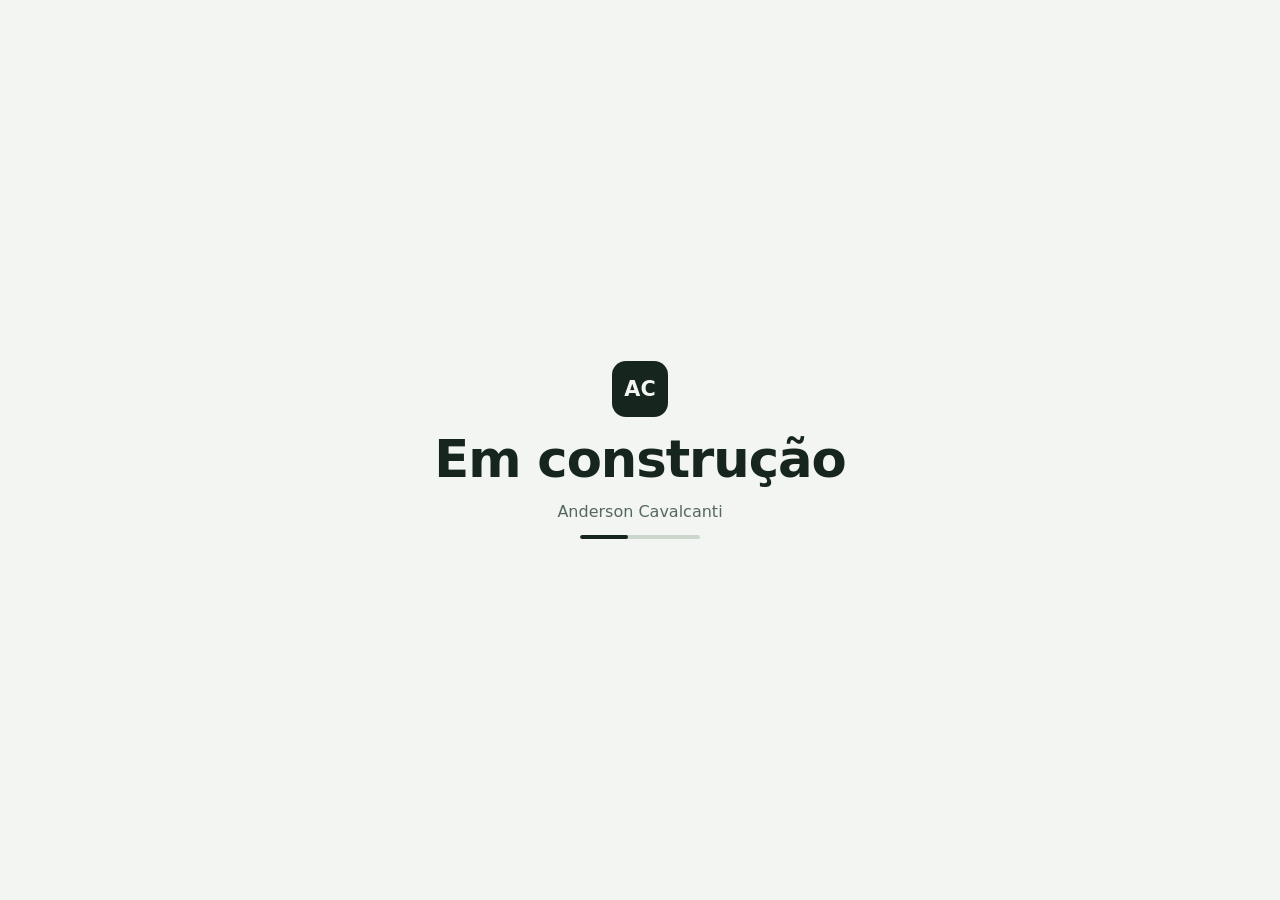
==== commit 4819d84a: "Home: página "Em construção" (site anterior no branch backup-site-consultoria)" ====
--- a/index.html
+++ b/index.html
@@ -1,522 +1,33 @@
-<!DOCTYPE html>
+<!doctype html>
 <html lang="pt-BR">
 <head>
-<meta charset="UTF-8">
-<meta name="viewport" content="width=device-width, initial-scale=1.0">
-<title>Anderson Cavalcanti | Growth, Dados & Automação para Negócios Escaláveis</title>
-<meta name="description" content="Consultoria em Tráfego Pago, CRM, Automação e Ciência de Dados para estruturar operações de marketing escaláveis e orientadas por dados.">
-<link rel="icon" href="data:image/svg+xml,<svg xmlns=%22http://www.w3.org/2000/svg%22 viewBox=%220 0 100 100%22><rect width=%22100%22 height=%22100%22 rx=%2220%22 fill=%22%230B0F19%22/><text x=%2250%22 y=%2265%22 font-size=%2255%22 text-anchor=%22middle%22 fill=%22%2322D3AE%22 font-family=%22Arial%22>AC</text></svg>">
-<link rel="preconnect" href="https://fonts.googleapis.com">
-<link rel="preconnect" href="https://fonts.gstatic.com" crossorigin>
-<link href="https://fonts.googleapis.com/css2?family=Inter:wght@400;500;600;700;800&family=Space+Grotesk:wght@500;600;700&display=swap" rel="stylesheet">
-<link rel="stylesheet" href="css/style.css">
+<meta charset="utf-8">
+<meta name="viewport" content="width=device-width, initial-scale=1, viewport-fit=cover">
+<title>Anderson Cavalcanti | Em construção</title>
+<meta name="description" content="Site em construção.">
+<link rel="icon" href="data:image/svg+xml,%3Csvg xmlns='http://www.w3.org/2000/svg' viewBox='0 0 64 64'%3E%3Crect width='64' height='64' rx='14' fill='%2316261E'/%3E%3Ctext x='32' y='42' font-family='Arial' font-weight='700' font-size='26' fill='%23F2F5F1' text-anchor='middle'%3EAC%3C/text%3E%3C/svg%3E">
+<style>
+:root{--bg:#F2F5F1;--ink:#16261E;--muted:#56685D;--line:#CBD6CC;color-scheme:light}
+@media (prefers-color-scheme:dark){:root{--bg:#101814;--ink:#E7EEE8;--muted:#9DB0A3;--line:#2E3F35;color-scheme:dark}}
+html,body{height:100%}
+body{margin:0;background:var(--bg);color:var(--ink);font-family:"Segoe UI",system-ui,-apple-system,sans-serif;display:grid;place-items:center;
+  padding-left:max(16px, env(safe-area-inset-left, 0px));padding-right:max(16px, env(safe-area-inset-right, 0px));box-sizing:border-box}
+main{text-align:center;display:grid;gap:14px;justify-items:center}
+.mark{width:56px;height:56px;border-radius:14px;background:var(--ink);color:var(--bg);display:grid;place-items:center;font-weight:700;font-size:1.3rem}
+h1{margin:0;font-size:clamp(2rem,7vw,3.2rem);letter-spacing:-.02em;line-height:1.1}
+p{margin:0;color:var(--muted)}
+.bar{width:120px;height:4px;border-radius:4px;background:var(--line);overflow:hidden}
+.bar i{display:block;width:40%;height:100%;background:var(--ink);border-radius:4px;animation:go 1.8s ease-in-out infinite}
+@keyframes go{0%{transform:translateX(-100%)}100%{transform:translateX(260%)}}
+@media (prefers-reduced-motion:reduce){.bar i{animation:none;width:100%}}
+</style>
 </head>
 <body>
-
-<div class="noise-overlay"></div>
-
-<header class="header" id="header">
-  <div class="container header__inner">
-    <a href="#top" class="logo">AC<span>.</span></a>
-    <nav class="nav" id="nav">
-      <a href="#sobre">Sobre</a>
-      <a href="#servicos">Serviços</a>
-      <a href="#planos">Planos</a>
-      <a href="#faq">FAQ</a>
-      <a href="#contato" class="nav__cta">Falar agora</a>
-    </nav>
-    <button class="nav-toggle" id="navToggle" aria-label="Abrir menu">
-      <span></span><span></span><span></span>
-    </button>
-  </div>
-</header>
-
 <main>
-
-  <section class="hero" id="top">
-    <div class="container hero__grid">
-      <div>
-        <p class="eyebrow reveal">Growth Marketing · Dados · Automação</p>
-        <h1 class="reveal">Estruturo operações de marketing que <span class="highlight">escalam com processos</span>, não com esforço manual.</h1>
-        <p class="hero__lead reveal">Ajudo empresas a crescer com Tráfego Pago, CRM, Automação e Ciência de Dados integrados — do planejamento estratégico à execução técnica, com foco em ROI mensurável.</p>
-        <div class="hero__actions reveal">
-          <a href="#contato" class="btn btn--primary">Solicitar diagnóstico gratuito</a>
-          <a href="#planos" class="btn btn--ghost">Ver planos</a>
-        </div>
-        <div class="hero__stats reveal">
-          <div class="stat"><strong>+10</strong><span>competências técnicas integradas</span></div>
-          <div class="stat"><strong>360°</strong><span>marketing, dados e automação</span></div>
-          <div class="stat"><strong>100%</strong><span>orientado a KPIs e ROI</span></div>
-        </div>
-      </div>
-
-      <div class="placar reveal">
-        <div class="placar__header">
-          <span class="placar__title">Painel de resultados</span>
-          <span class="placar__live"><span class="placar__dot"></span>Ao vivo</span>
-        </div>
-        <div class="placar__grid">
-          <div class="placar__card">
-            <div class="placar__label">Novos contatos este mês</div>
-            <div class="placar__value" id="m-leads">0</div>
-            <div class="placar__delta" id="m-leads-delta"></div>
-          </div>
-          <div class="placar__card">
-            <div class="placar__label">Custo por novo contato</div>
-            <div class="placar__value">R$<span id="m-cpl">0</span></div>
-            <div class="placar__delta" id="m-cpl-delta"></div>
-          </div>
-          <div class="placar__card">
-            <div class="placar__label">Buscas no Google</div>
-            <div class="placar__value" id="m-buscas">0</div>
-            <div class="placar__delta" id="m-buscas-delta"></div>
-          </div>
-          <div class="placar__card">
-            <div class="placar__label">Retorno sobre investimento</div>
-            <div class="placar__value"><span id="m-roas">0</span>×</div>
-            <div class="placar__delta" id="m-roas-delta"></div>
-          </div>
-        </div>
-        <div class="placar__bars">
-          <div class="placar__bar-label"><span>Meta do mês</span><span id="m-meta-pct">0%</span></div>
-          <div class="placar__bar-track"><div class="placar__bar-fill" id="m-meta-bar"></div></div>
-          <div class="placar__bar-label"><span>Orçamento usado</span><span id="m-orc-pct">0%</span></div>
-          <div class="placar__bar-track"><div class="placar__bar-fill placar__bar-fill--alt" id="m-orc-bar"></div></div>
-        </div>
-        <p class="placar__updated">Atualizado em <span id="m-updated">—</span> · dados reais de clientes</p>
-      </div>
-    </div>
-  </section>
-
-  <section class="section" id="sobre">
-    <div class="container">
-      <p class="section-label reveal">Sobre</p>
-      <h2 class="reveal">Um perfil analítico e estratégico, focado em construir ativos de longo prazo.</h2>
-      <p class="section-text reveal">
-        Atuo na interseção entre Marketing Digital, Growth, Ciência de Dados e Automação. Em vez de tratar cada
-        frente isoladamente, estruturo operações completas — da aquisição de tráfego pago à automação de CRM e
-        análise de dados — para que meus clientes tenham processos previsíveis, escaláveis e orientados por
-        indicadores, não apenas campanhas pontuais.
-      </p>
-      <div class="about-grid reveal">
-        <div class="about-card">
-          <h3>Tráfego Pago</h3>
-          <p>Google Ads, Meta Ads, YouTube, Display, Remarketing e testes A/B com foco em CAC e ROAS.</p>
-        </div>
-        <div class="about-card">
-          <h3>CRM & Automação</h3>
-          <p>Salesforce Marketing Cloud, Salesforce Service Cloud, Insider CRM — jornadas e gatilhos automatizados.</p>
-        </div>
-        <div class="about-card">
-          <h3>Dados & BI</h3>
-          <p>SQL, Python, Power BI e Machine Learning para decisões orientadas por dados e modelos preditivos.</p>
-        </div>
-        <div class="about-card">
-          <h3>Integrações & APIs</h3>
-          <p>Automação de processos com n8n, Make, Zapier e webhooks para eliminar trabalho manual.</p>
-        </div>
-      </div>
-    </div>
-  </section>
-
-  <section class="section section--alt" id="resultados">
-    <div class="container">
-      <p class="section-label reveal">Resultados reais</p>
-      <h2 class="reveal">Números que interessam a quem decide.</h2>
-      <p class="section-text reveal">Não é sobre curtida ou alcance. É sobre novos contatos e retorno sobre o que foi investido.</p>
-      <div class="numeros-grid reveal">
-        <div class="numero-card">
-          <div class="numero-valor" id="r1-valor">—</div>
-          <div class="numero-label" id="r1-label"></div>
-        </div>
-        <div class="numero-card">
-          <div class="numero-valor" id="r2-valor">—</div>
-          <div class="numero-label" id="r2-label"></div>
-        </div>
-        <div class="numero-card">
-          <div class="numero-valor" id="r3-valor">—</div>
-          <div class="numero-label" id="r3-label"></div>
-        </div>
-        <div class="numero-card">
-          <div class="numero-valor" id="r4-valor">—</div>
-          <div class="numero-label" id="r4-label"></div>
-        </div>
-      </div>
-    </div>
-  </section>
-
-  <section class="section" id="servicos">
-    <div class="container">
-      <p class="section-label reveal">Serviços</p>
-      <h2 class="reveal">Onde eu ajudo a gerar resultado.</h2>
-      <div class="services-grid">
-        <article class="service-card reveal">
-          <span class="service-num">01</span>
-          <h3>Tráfego Pago & Performance</h3>
-          <p>Estruturação e otimização de campanhas em Google Ads e Meta Ads, com testes A/B de criativos e audiências.</p>
-          <ul class="service-tags">
-            <li>ROAS</li><li>CAC</li><li>CPL</li><li>CTR</li>
-          </ul>
-        </article>
-        <article class="service-card reveal">
-          <span class="service-num">02</span>
-          <h3>CRM & Automação de Marketing</h3>
-          <p>Segmentação, jornadas e gatilhos automatizados em Salesforce Marketing Cloud, Service Cloud e Insider CRM.</p>
-          <ul class="service-tags">
-            <li>Jornadas</li><li>Segmentação</li><li>Retenção</li>
-          </ul>
-        </article>
-        <article class="service-card reveal">
-          <span class="service-num">03</span>
-          <h3>Growth & Planejamento Estratégico</h3>
-          <p>Diagnóstico de funil, priorização de experimentos e roadmap de crescimento orientado por dados.</p>
-          <ul class="service-tags">
-            <li>Funil</li><li>LTV</li><li>Experimentos</li>
-          </ul>
-        </article>
-        <article class="service-card reveal">
-          <span class="service-num">04</span>
-          <h3>Dados & Business Intelligence</h3>
-          <p>Dashboards em Power BI, análises em SQL/Python e modelos preditivos para embasar decisões.</p>
-          <ul class="service-tags">
-            <li>Power BI</li><li>SQL</li><li>Python</li>
-          </ul>
-        </article>
-        <article class="service-card reveal">
-          <span class="service-num">05</span>
-          <h3>Integrações & Automação de Processos</h3>
-          <p>Conexão entre sistemas via API, n8n, Make e Zapier para eliminar retrabalho e reduzir custos operacionais.</p>
-          <ul class="service-tags">
-            <li>APIs</li><li>Webhooks</li><li>Eficiência</li>
-          </ul>
-        </article>
-        <article class="service-card reveal">
-          <span class="service-num">06</span>
-          <h3>Sites & Landing Pages</h3>
-          <p>Desenvolvimento de sites institucionais e landing pages de alta conversão, com Google Meu Negócio otimizado.</p>
-          <ul class="service-tags">
-            <li>LPs</li><li>Conversão</li><li>SEO local</li>
-          </ul>
-        </article>
-      </div>
-    </div>
-  </section>
-
-  <section class="section section--alt pacotes" id="planos">
-    <div class="container">
-      <p class="section-label reveal">Planos mensais</p>
-      <h2 class="reveal">Gestão contínua, com escopo e preço fechados.</h2>
-      <p class="section-text reveal">Escolha o nível de gestão que faz sentido para o momento do seu negócio. Todos os planos mensais têm mínimo de 3 meses.</p>
-
-      <div class="pacotes-grid reveal">
-        <div class="pacote-card">
-          <div class="pacote-nome">Presença</div>
-          <div class="pacote-preco">R$ 600 <span>/ mês</span></div>
-          <p class="pacote-desc">Para negócios que querem aparecer melhor no Google sem investir em anúncios agora.</p>
-          <ul class="pacote-items">
-            <li><span class="check">✓</span> Google Business gerenciado</li>
-            <li><span class="check">✓</span> Posts semanais no perfil</li>
-            <li><span class="check">✓</span> Resposta a avaliações</li>
-            <li><span class="check">✓</span> Resumo mensal via WhatsApp</li>
-            <li class="item-off"><span>✗</span> Não produzimos criativos</li>
-          </ul>
-          <a href="https://wa.me/5581999366017?text=Oi%20Anderson%2C%20quero%20contratar%20o%20plano%20Presen%C3%A7a" target="_blank" rel="noopener" class="pacote-cta pacote-cta--outline">Contratar agora</a>
-        </div>
-
-        <div class="pacote-card">
-          <div class="pacote-nome">Básico</div>
-          <div class="pacote-preco">R$ 1.500 <span>/ mês</span></div>
-          <p class="pacote-desc">Para quem está pronto para anunciar e quer gestão profissional com relatório mensal.</p>
-          <ul class="pacote-items">
-            <li><span class="check">✓</span> Tráfego pago (1 plataforma)</li>
-            <li><span class="check">✓</span> Até 2 campanhas ativas</li>
-            <li><span class="check">✓</span> Relatório PDF mensal</li>
-            <li><span class="check">✓</span> Reunião mensal (30 min)</li>
-            <li><span class="check">✓</span> Suporte WhatsApp (24h)</li>
-            <li class="item-off"><span>✗</span> Não produzimos criativos</li>
-          </ul>
-          <a href="https://wa.me/5581999366017?text=Oi%20Anderson%2C%20quero%20contratar%20o%20plano%20B%C3%A1sico" target="_blank" rel="noopener" class="pacote-cta pacote-cta--outline">Contratar agora</a>
-        </div>
-
-        <div class="pacote-card pacote-card--popular">
-          <div class="pacote-badge">Mais escolhido</div>
-          <div class="pacote-nome">Growth</div>
-          <div class="pacote-preco">R$ 3.000 <span>/ mês</span></div>
-          <p class="pacote-desc">Gestão completa com dashboard, Google Business e acompanhamento de dados todo mês.</p>
-          <ul class="pacote-items">
-            <li><span class="check">✓</span> Tráfego pago (Meta ou Google)</li>
-            <li><span class="check">✓</span> Google Business gerenciado</li>
-            <li><span class="check">✓</span> Dashboard no Looker Studio</li>
-            <li><span class="check">✓</span> Reunião mensal (60 min)</li>
-            <li><span class="check">✓</span> Suporte prioritário (12h)</li>
-            <li class="item-off"><span>✗</span> Não produzimos criativos</li>
-          </ul>
-          <a href="https://wa.me/5581999366017?text=Oi%20Anderson%2C%20quero%20contratar%20o%20plano%20Growth" target="_blank" rel="noopener" class="pacote-cta pacote-cta--solid">Contratar agora</a>
-        </div>
-
-        <div class="pacote-card">
-          <div class="pacote-nome">Performance</div>
-          <div class="pacote-preco pacote-preco--custom">Personalizado</div>
-          <p class="pacote-desc">Estratégia integrada para negócios maiores e e-commerces. Escopo e valor definidos juntos.</p>
-          <ul class="pacote-items">
-            <li><span class="check">✓</span> Meta Ads + Google Ads</li>
-            <li><span class="check">✓</span> Rastreamento avançado (GTM)</li>
-            <li><span class="check">✓</span> Dashboard personalizado</li>
-            <li><span class="check">✓</span> CRM e automação</li>
-            <li><span class="check">✓</span> 1 reunião/mês (60 min)</li>
-          </ul>
-          <a href="https://wa.me/5581999366017?text=Oi%20Anderson%2C%20quero%20conversar%20sobre%20o%20plano%20Performance" target="_blank" rel="noopener" class="pacote-cta pacote-cta--outline">Conversar agora</a>
-        </div>
-      </div>
-      <p class="pacotes-nota reveal">* Investimento em mídia (Meta/Google) não está incluso nos planos — vai direto da sua conta para a plataforma. Mínimo recomendado: R$ 1.500/mês. · Atendimento remoto para todo o Brasil.</p>
-    </div>
-  </section>
-
-  <section class="section avulsos" id="avulsos">
-    <div class="container">
-      <p class="section-label reveal">Serviços pontuais</p>
-      <h2 class="reveal">Precisa de algo específico?</h2>
-      <p class="section-text reveal">Contratação única, sem mensalidade. Ideal para resolver um problema concreto agora ou estruturar a base antes de um plano mensal.</p>
-      <div class="avulsos-grid reveal">
-        <div class="avulso-card avulso-card--destaque">
-          <div class="avulso-nome avulso-nome--destaque">Starter — Presença digital</div>
-          <p class="avulso-desc">Google Business otimizado + auditoria completa + GA4 configurado + relatório de oportunidades. O ponto de partida para quem ainda não investe em anúncios.</p>
-          <div class="avulso-preco">R$ 2.100</div>
-          <div class="avulso-prazo">Entrega em 7–10 dias úteis</div>
-          <a href="https://wa.me/5581999366017?text=Oi%20Anderson%2C%20quero%20contratar%20o%20pacote%20Starter" target="_blank" rel="noopener" class="avulso-link">Contratar agora →</a>
-        </div>
-        <div class="avulso-card">
-          <div class="avulso-nome">Google Business Profile</div>
-          <p class="avulso-desc">Configuração e otimização completa do perfil — categorias, fotos, horários, palavras-chave e primeira publicação.</p>
-          <div class="avulso-preco">R$ 600 – 1.200</div>
-          <div class="avulso-prazo">Entrega em 5–7 dias úteis</div>
-        </div>
-        <div class="avulso-card">
-          <div class="avulso-nome">Auditoria digital</div>
-          <p class="avulso-desc">Diagnóstico completo do seu site, perfil no Google, redes sociais e rastreamento. Relatório com oportunidades priorizadas.</p>
-          <div class="avulso-preco">R$ 800 – 1.500</div>
-          <div class="avulso-prazo">Entrega em 3–5 dias úteis</div>
-        </div>
-        <div class="avulso-card">
-          <div class="avulso-nome">Setup GA4 + Tag Manager</div>
-          <p class="avulso-desc">Configuração completa de rastreamento: eventos, conversões, funil de aquisição e integração com Meta e Google Ads.</p>
-          <div class="avulso-preco">R$ 1.500 – 3.000</div>
-          <div class="avulso-prazo">Entrega em 7–14 dias úteis</div>
-        </div>
-        <div class="avulso-card">
-          <div class="avulso-nome">Dashboard Looker Studio</div>
-          <p class="avulso-desc">Painel visual personalizado com suas métricas de negócio — atualização automática, acesso permanente e sem custo recorrente.</p>
-          <div class="avulso-preco">R$ 1.200 – 2.500</div>
-          <div class="avulso-prazo">Entrega em 5–10 dias úteis</div>
-        </div>
-        <div class="avulso-card">
-          <div class="avulso-nome">Automação de e-mail</div>
-          <p class="avulso-desc">Fluxos automáticos de boas-vindas, nutrição e recuperação de leads — configurados na ferramenta que você já usa.</p>
-          <div class="avulso-preco">R$ 1.500 – 3.000</div>
-          <div class="avulso-prazo">Entrega em 10–20 dias úteis</div>
-        </div>
-        <div class="avulso-card">
-          <div class="avulso-nome">Implantação de CRM</div>
-          <p class="avulso-desc">Configuração de CRM, segmentação de base e automações essenciais para organizar sua carteira de clientes.</p>
-          <div class="avulso-preco">R$ 2.000 – 4.500</div>
-          <div class="avulso-prazo">Entrega em 15–25 dias úteis</div>
-        </div>
-      </div>
-    </div>
-  </section>
-
-  <section class="section section--alt" id="processo">
-    <div class="container">
-      <p class="section-label reveal">Como trabalho</p>
-      <h2 class="reveal">Um processo estruturado, do diagnóstico à otimização contínua.</h2>
-      <div class="timeline">
-        <div class="timeline-step reveal">
-          <span class="timeline-num">1</span>
-          <h3>Diagnóstico</h3>
-          <p>Análise de dados, campanhas, CRM e processos atuais para identificar gargalos e oportunidades.</p>
-        </div>
-        <div class="timeline-step reveal">
-          <span class="timeline-num">2</span>
-          <h3>Estratégia</h3>
-          <p>Definição de KPIs, prioridades e roadmap com foco em escalabilidade e ROI.</p>
-        </div>
-        <div class="timeline-step reveal">
-          <span class="timeline-num">3</span>
-          <h3>Implementação</h3>
-          <p>Execução técnica: campanhas, automações, dashboards e integrações entre sistemas.</p>
-        </div>
-        <div class="timeline-step reveal">
-          <span class="timeline-num">4</span>
-          <h3>Otimização Contínua</h3>
-          <p>Acompanhamento de métricas, testes A/B e ajustes recorrentes para melhoria de performance.</p>
-        </div>
-      </div>
-    </div>
-  </section>
-
-  <section class="section" id="diferenciais">
-    <div class="container">
-      <p class="section-label reveal">Diferenciais</p>
-      <h2 class="reveal">Por que trabalhar comigo.</h2>
-      <div class="diff-grid">
-        <div class="diff-card reveal">
-          <h3>Visão end-to-end</h3>
-          <p>Marketing, dados e automação tratados como um sistema único — não como serviços desconectados.</p>
-        </div>
-        <div class="diff-card reveal">
-          <h3>Processos, não tarefas</h3>
-          <p>Cada entrega é pensada para ser documentada, replicável e escalável, reduzindo dependência operacional.</p>
-        </div>
-        <div class="diff-card reveal">
-          <h3>Decisões orientadas por dados</h3>
-          <p>Uso de SQL, Python e Power BI para transformar dados em decisões, não apenas relatórios.</p>
-        </div>
-        <div class="diff-card reveal">
-          <h3>Comunicação técnica e direta</h3>
-          <p>Relatórios objetivos, com diagnóstico, recomendação e justificativa — sem jargão vazio.</p>
-        </div>
-      </div>
-    </div>
-  </section>
-
-  <section class="section section--alt faq" id="faq">
-    <div class="container">
-      <p class="section-label reveal">Perguntas frequentes</p>
-      <h2 class="reveal">Tire suas dúvidas antes de começar.</h2>
-      <div class="faq-list reveal">
-        <div class="faq-item">
-          <button class="faq-q" onclick="toggleFaq(this)">
-            Preciso ter um site para começar?
-            <svg class="faq-icon" viewBox="0 0 24 24" fill="none" stroke="currentColor" stroke-width="2"><line x1="12" y1="5" x2="12" y2="19"/><line x1="5" y1="12" x2="19" y2="12"/></svg>
-          </button>
-          <div class="faq-a">Não necessariamente. Para Google Business, um site ajuda mas não é obrigatório. Para tráfego pago, precisamos de algum destino para os anúncios — pode ser um WhatsApp, uma landing page simples ou um site. A gente avalia isso no diagnóstico gratuito.</div>
-        </div>
-        <div class="faq-item">
-          <button class="faq-q" onclick="toggleFaq(this)">
-            Quanto preciso investir além da mensalidade?
-            <svg class="faq-icon" viewBox="0 0 24 24" fill="none" stroke="currentColor" stroke-width="2"><line x1="12" y1="5" x2="12" y2="19"/><line x1="5" y1="12" x2="19" y2="12"/></svg>
-          </button>
-          <div class="faq-a">O investimento mínimo em mídia que recomendo é R$ 1.500/mês — esse valor vai direto para o Google ou Meta, não para mim. Abaixo disso o algoritmo não tem volume suficiente para otimizar e os resultados ficam inconsistentes.</div>
-        </div>
-        <div class="faq-item">
-          <button class="faq-q" onclick="toggleFaq(this)">
-            Em quanto tempo vejo resultados?
-            <svg class="faq-icon" viewBox="0 0 24 24" fill="none" stroke="currentColor" stroke-width="2"><line x1="12" y1="5" x2="12" y2="19"/><line x1="5" y1="12" x2="19" y2="12"/></svg>
-          </button>
-          <div class="faq-a">Google Business costuma mostrar resultado em 2 a 4 semanas. Tráfego pago tem um período de aprendizado de 2 a 4 semanas antes de estabilizar. No geral, o segundo mês já mostra um cenário mais claro — e a otimização continua a partir daí.</div>
-        </div>
-        <div class="faq-item">
-          <button class="faq-q" onclick="toggleFaq(this)">
-            Tenho contrato de fidelidade?
-            <svg class="faq-icon" viewBox="0 0 24 24" fill="none" stroke="currentColor" stroke-width="2"><line x1="12" y1="5" x2="12" y2="19"/><line x1="5" y1="12" x2="19" y2="12"/></svg>
-          </button>
-          <div class="faq-a">Os pacotes mensais têm mínimo de 3 meses porque esse é o tempo necessário para o algoritmo aprender e para os dados fazerem sentido. Após esse período, o contrato é mensal com aviso de 30 dias para encerramento. Sem multa, sem enrolação.</div>
-        </div>
-        <div class="faq-item">
-          <button class="faq-q" onclick="toggleFaq(this)">
-            Você cria os anúncios e criativos?
-            <svg class="faq-icon" viewBox="0 0 24 24" fill="none" stroke="currentColor" stroke-width="2"><line x1="12" y1="5" x2="12" y2="19"/><line x1="5" y1="12" x2="19" y2="12"/></svg>
-          </button>
-          <div class="faq-a">Meu foco é estratégia, gestão e resultados — não produção criativa. Para imagens e vídeos, oriento o que funciona e posso indicar bons parceiros de design e produção. Anúncios de texto e copy eu faço, estáticos e vídeos ficam com você ou um parceiro criativo.</div>
-        </div>
-        <div class="faq-item">
-          <button class="faq-q" onclick="toggleFaq(this)">
-            Para que tipo de negócio isso funciona melhor?
-            <svg class="faq-icon" viewBox="0 0 24 24" fill="none" stroke="currentColor" stroke-width="2"><line x1="12" y1="5" x2="12" y2="19"/><line x1="5" y1="12" x2="19" y2="12"/></svg>
-          </button>
-          <div class="faq-a">Clínicas, consultórios, academias, escolas, restaurantes, escritórios de serviços profissionais e outros negócios locais com ticket médio-alto, além de empresas que precisam estruturar dados, CRM e automação internamente. Se você quer crescer de forma previsível e mensurável, a gente tem bastante conversa.</div>
-        </div>
-      </div>
-    </div>
-  </section>
-
-  <section class="section contact" id="contato">
-    <div class="container">
-      <div class="contact__grid">
-        <div class="contact__info reveal">
-          <p class="section-label">Contato</p>
-          <h2>Vamos conversar sobre o seu negócio.</h2>
-          <p class="section-text">Preencha o formulário e eu entro em contato em até 1 dia útil. Sem pressão, sem script de vendas — só uma conversa honesta sobre o que faz sentido para você.</p>
-          <div class="contact__item">
-            <span class="contact__icon">✆</span>
-            <span>WhatsApp: <a href="https://wa.me/5581999366017" target="_blank" rel="noopener">(81) 99936-6017</a></span>
-          </div>
-          <div class="contact__item">
-            <span class="contact__icon">✉</span>
-            <span>E-mail: <a href="mailto:contato@andersoncavalcanti.com.br">contato@andersoncavalcanti.com.br</a></span>
-          </div>
-          <div class="contact__item">
-            <span class="contact__icon">◔</span>
-            <span>Respondo em até 1 dia útil</span>
-          </div>
-        </div>
-
-        <div class="contact__form reveal">
-          <div id="form-body">
-            <div class="form-row">
-              <label for="f-nome">Seu nome</label>
-              <input type="text" id="f-nome" placeholder="João Silva" autocomplete="name">
-            </div>
-            <div class="form-row">
-              <label for="f-negocio">Nome do negócio</label>
-              <input type="text" id="f-negocio" placeholder="Clínica São Paulo">
-            </div>
-            <div class="form-row">
-              <label for="f-whats">WhatsApp</label>
-              <input type="tel" id="f-whats" placeholder="(11) 99999-9999" autocomplete="tel">
-            </div>
-            <div class="form-row">
-              <label for="f-email">E-mail</label>
-              <input type="email" id="f-email" placeholder="joao@clinica.com.br" autocomplete="email">
-            </div>
-            <div class="form-row">
-              <label for="f-interesse">Tenho interesse em</label>
-              <select id="f-interesse">
-                <option value="" disabled selected>Selecione uma opção</option>
-                <optgroup label="Planos mensais">
-                  <option>Plano Presença — R$ 600/mês</option>
-                  <option>Plano Básico — R$ 1.500/mês</option>
-                  <option>Plano Growth — R$ 3.000/mês</option>
-                  <option>Plano Performance — personalizado</option>
-                </optgroup>
-                <optgroup label="Serviços pontuais">
-                  <option>Starter — Presença digital (R$ 2.100)</option>
-                  <option>Google Business Profile</option>
-                  <option>Auditoria digital</option>
-                  <option>Setup GA4 + Tag Manager</option>
-                  <option>Dashboard Looker Studio</option>
-                  <option>Automação de e-mail</option>
-                  <option>Implantação de CRM</option>
-                </optgroup>
-                <option>Diagnóstico gratuito primeiro</option>
-              </select>
-            </div>
-            <div class="form-row">
-              <label for="f-msg">Conte um pouco sobre o seu negócio <span class="form-optional">(opcional)</span></label>
-              <textarea id="f-msg" placeholder="Tipo de negócio, cidade, principal desafio hoje..."></textarea>
-            </div>
-            <button class="btn btn--primary form-submit" onclick="submitForm()">Enviar mensagem</button>
-            <p class="form-note">Seus dados não são compartilhados com terceiros.</p>
-          </div>
-          <div id="form-success" class="form-success">
-            <h3>Obrigado, <span id="success-nome">!</span></h3>
-            <p>Recebi sua mensagem e retorno em até 1 dia útil. Se preferir, fale comigo agora pelo WhatsApp.</p>
-            <a href="https://wa.me/5581999366017" target="_blank" rel="noopener" class="btn btn--ghost">Falar no WhatsApp</a>
-          </div>
-        </div>
-      </div>
-    </div>
-  </section>
-
+  <div class="mark" aria-hidden="true">AC</div>
+  <h1>Em construção</h1>
+  <p>Anderson Cavalcanti</p>
+  <div class="bar" aria-hidden="true"><i></i></div>
 </main>
-
-<footer class="footer">
-  <div class="container footer__inner">
-    <span>© <span id="year"></span> Anderson Cavalcanti. Todos os direitos reservados.</span>
-    <span class="footer__built">Growth · Dados · Automação</span>
-  </div>
-</footer>
-
-<script src="js/script.js"></script>
 </body>
 </html>
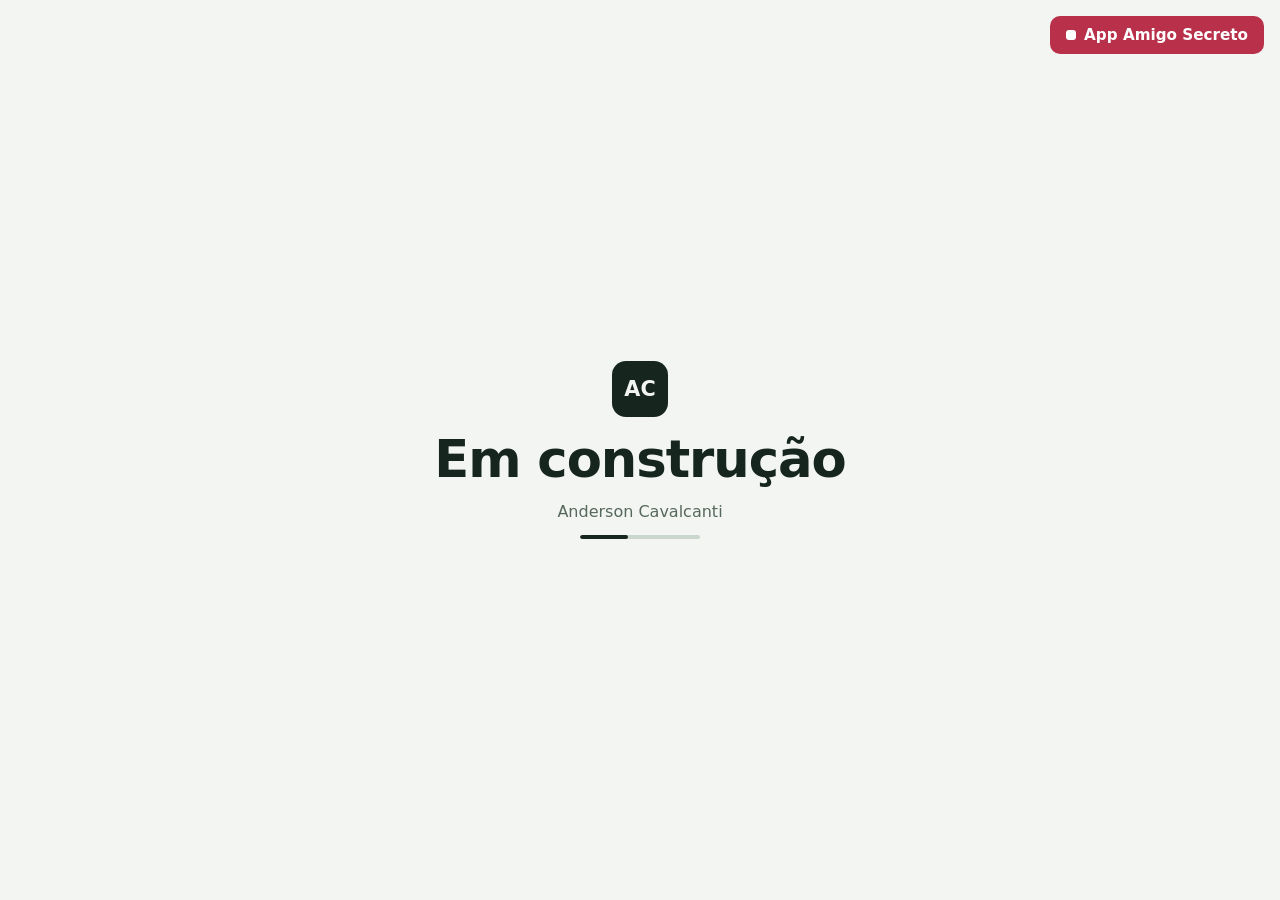
==== commit 16bf4ea2: "Home: botão App Amigo Secreto no header" ====
--- a/index.html
+++ b/index.html
@@ -7,8 +7,8 @@
 <meta name="description" content="Site em construção.">
 <link rel="icon" href="data:image/svg+xml,%3Csvg xmlns='http://www.w3.org/2000/svg' viewBox='0 0 64 64'%3E%3Crect width='64' height='64' rx='14' fill='%2316261E'/%3E%3Ctext x='32' y='42' font-family='Arial' font-weight='700' font-size='26' fill='%23F2F5F1' text-anchor='middle'%3EAC%3C/text%3E%3C/svg%3E">
 <style>
-:root{--bg:#F2F5F1;--ink:#16261E;--muted:#56685D;--line:#CBD6CC;color-scheme:light}
-@media (prefers-color-scheme:dark){:root{--bg:#101814;--ink:#E7EEE8;--muted:#9DB0A3;--line:#2E3F35;color-scheme:dark}}
+:root{--bg:#F2F5F1;--ink:#16261E;--muted:#56685D;--line:#CBD6CC;--berry:#B8304A;--on-berry:#FFFFFF;color-scheme:light}
+@media (prefers-color-scheme:dark){:root{--bg:#101814;--ink:#E7EEE8;--muted:#9DB0A3;--line:#2E3F35;--berry:#F0778D;--on-berry:#2A0A12;color-scheme:dark}}
 html,body{height:100%}
 body{margin:0;background:var(--bg);color:var(--ink);font-family:"Segoe UI",system-ui,-apple-system,sans-serif;display:grid;place-items:center;
   padding-left:max(16px, env(safe-area-inset-left, 0px));padding-right:max(16px, env(safe-area-inset-right, 0px));box-sizing:border-box}
@@ -20,9 +20,18 @@
 .bar i{display:block;width:40%;height:100%;background:var(--ink);border-radius:4px;animation:go 1.8s ease-in-out infinite}
 @keyframes go{0%{transform:translateX(-100%)}100%{transform:translateX(260%)}}
 @media (prefers-reduced-motion:reduce){.bar i{animation:none;width:100%}}
+header{position:fixed;top:0;left:0;right:0;display:flex;justify-content:flex-end;align-items:center;
+  padding-top:calc(16px + env(safe-area-inset-top, 0px));padding-bottom:16px;
+  padding-left:max(16px, env(safe-area-inset-left, 0px));padding-right:max(16px, env(safe-area-inset-right, 0px))}
+.app-btn{display:inline-flex;align-items:center;justify-content:center;gap:8px;text-align:center;text-decoration:none;font-weight:600;
+  border-radius:10px;padding:10px 16px;background:var(--berry);color:var(--on-berry);font-size:.95rem}
+.app-btn:hover{filter:brightness(1.06)}
+.app-btn:focus-visible{outline:2px solid var(--ink);outline-offset:3px}
+.app-btn i{width:10px;height:10px;border-radius:3px;background:var(--on-berry);display:inline-block}
 </style>
 </head>
 <body>
+<header><a class="app-btn" href="/amigo-secreto"><i aria-hidden="true"></i>App Amigo Secreto</a></header>
 <main>
   <div class="mark" aria-hidden="true">AC</div>
   <h1>Em construção</h1>
